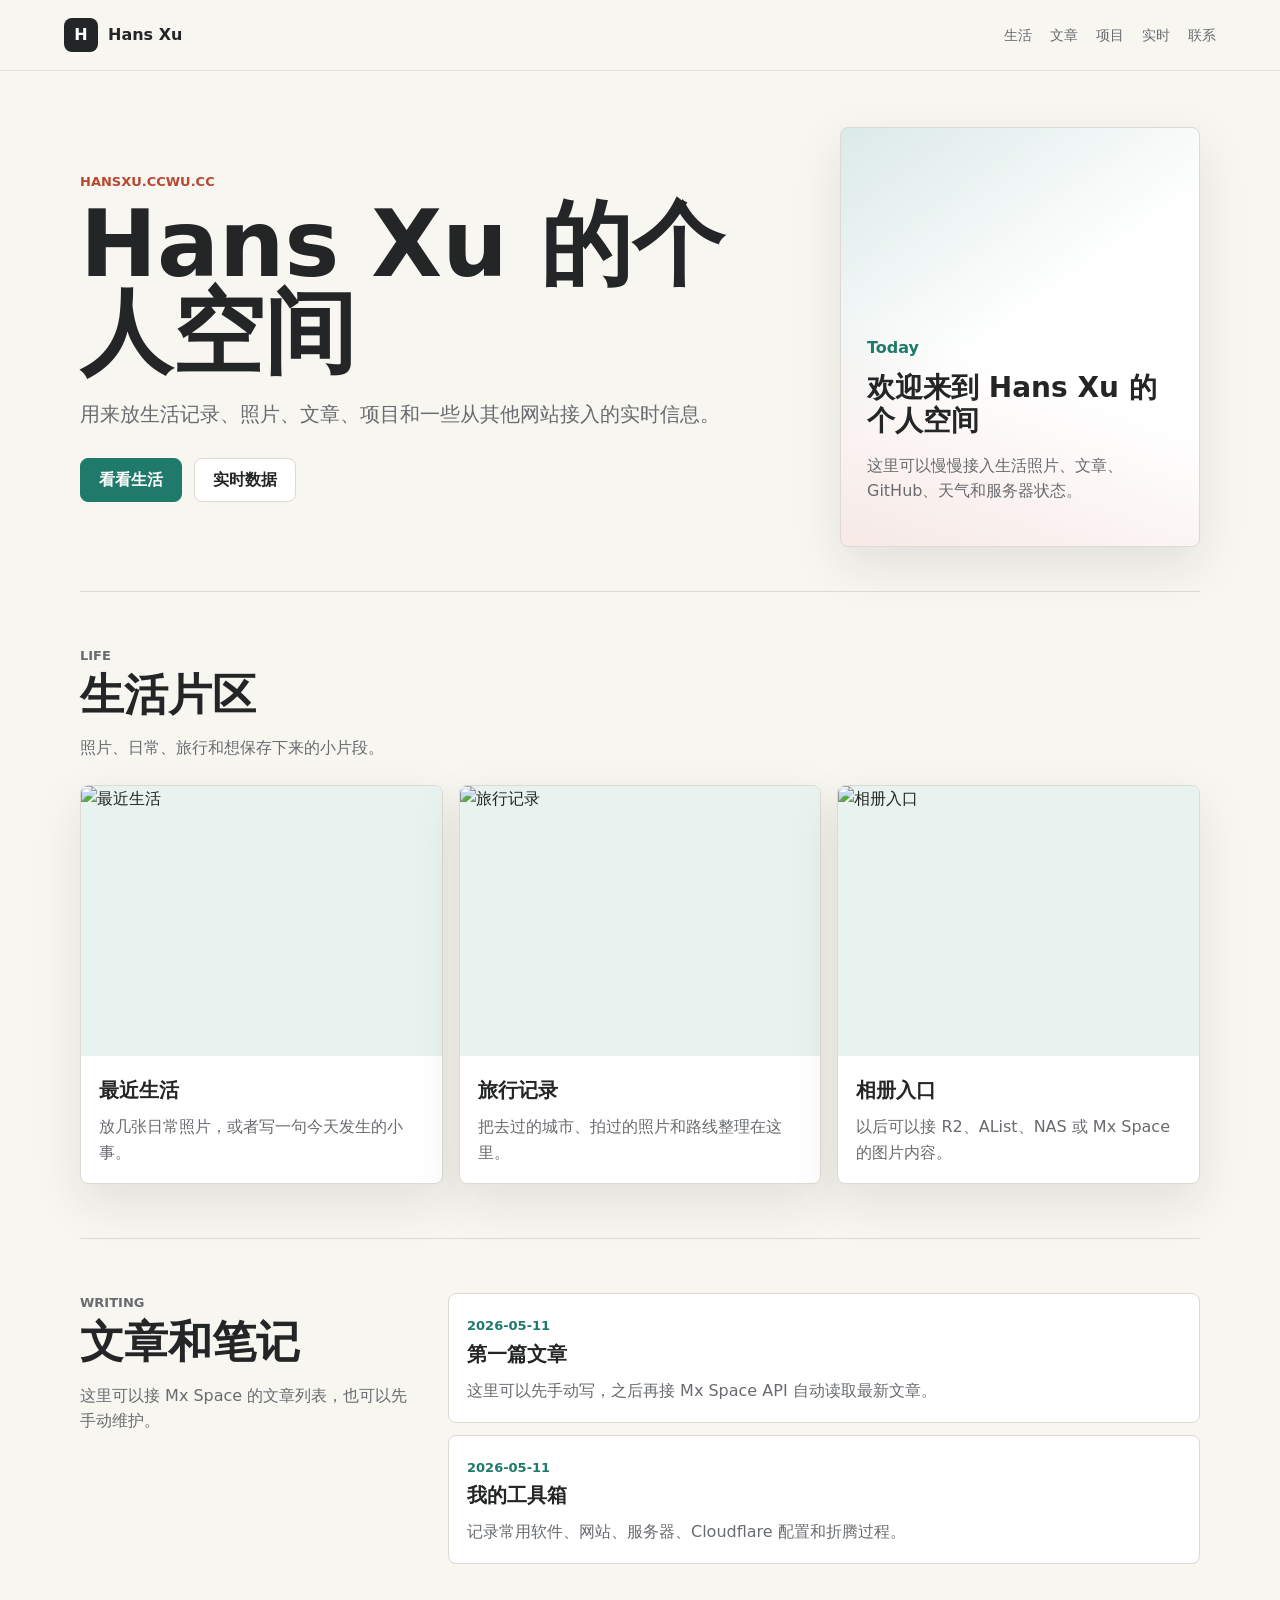
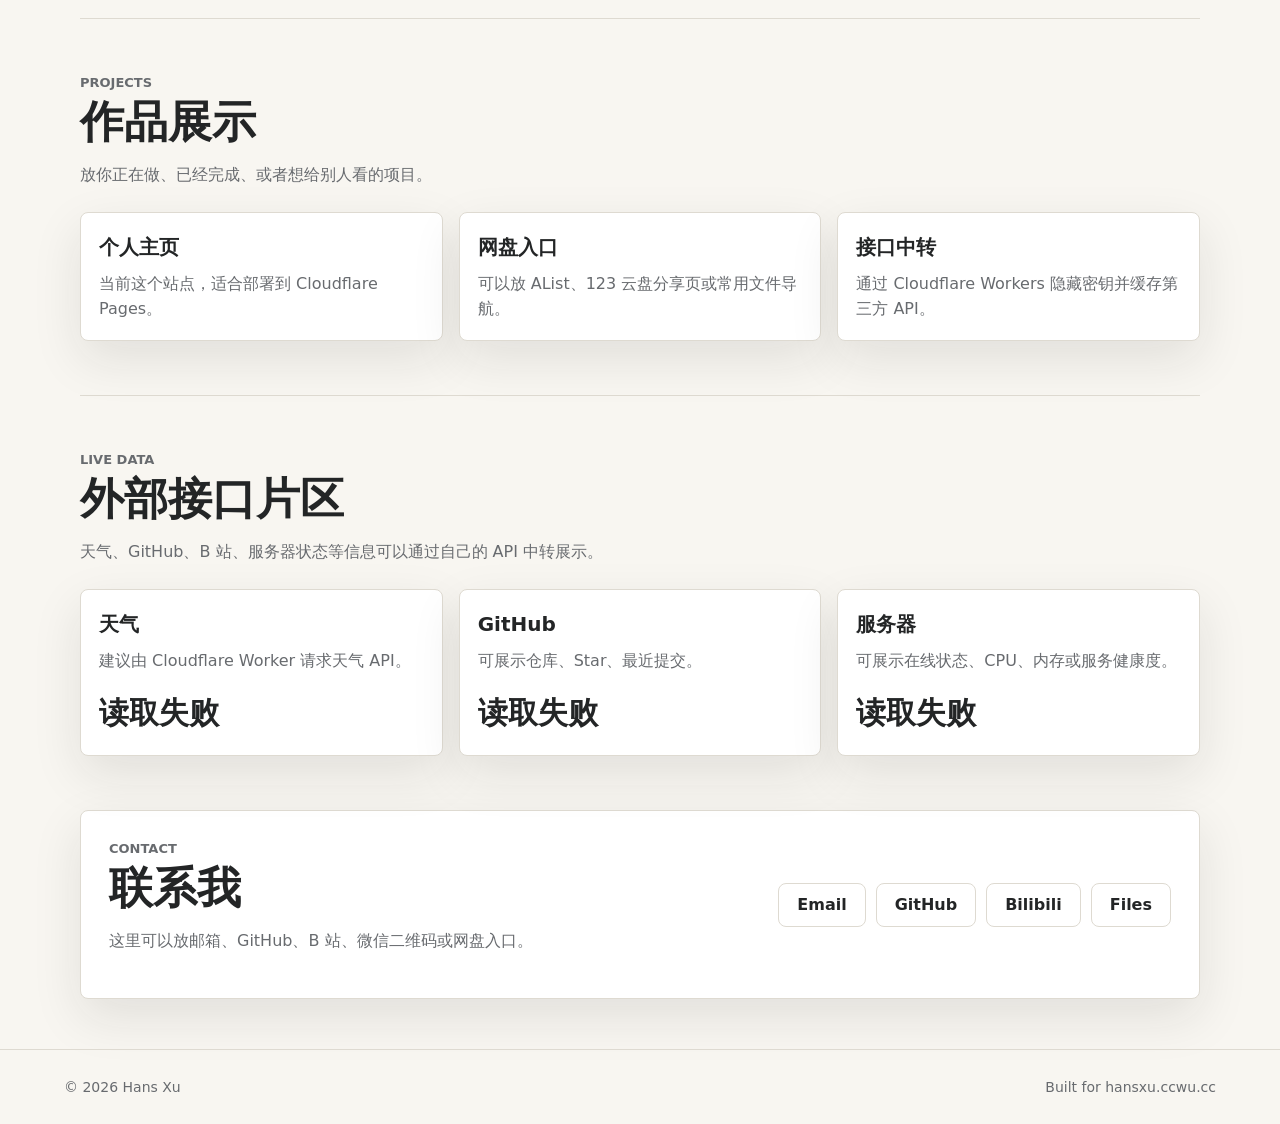
==== index.html @ bb5016b8 "Initial homepage" ====
<!doctype html>
<html lang="zh-CN">
  <head>
    <meta charset="UTF-8" />
    <meta name="viewport" content="width=device-width, initial-scale=1.0" />
    <title>Hans Xu</title>
    <meta
      name="description"
      content="Hans Xu 的个人主页，记录生活、文章、项目和实时数据。"
    />
    <link rel="stylesheet" href="./styles.css" />
  </head>
  <body>
    <header class="site-header">
      <a class="brand" href="#top" aria-label="Hans Xu">
        <span class="brand-mark">H</span>
        <span>Hans Xu</span>
      </a>
      <nav class="nav" aria-label="主要导航">
        <a href="#life">生活</a>
        <a href="#posts">文章</a>
        <a href="#projects">项目</a>
        <a href="#live">实时</a>
        <a href="#contact">联系</a>
      </nav>
    </header>

    <main id="top">
      <section class="hero">
        <div class="hero-copy">
          <p class="eyebrow">hansxu.ccwu.cc</p>
          <h1>Hans Xu 的个人空间</h1>
          <p class="lead">
            用来放生活记录、照片、文章、项目和一些从其他网站接入的实时信息。
          </p>
          <div class="hero-actions">
            <a class="button primary" href="#life">看看生活</a>
            <a class="button" href="#live">实时数据</a>
          </div>
        </div>
        <div class="hero-panel" aria-label="今日状态">
          <span class="panel-label">Today</span>
          <strong id="today-title">正在加载今日状态</strong>
          <p id="today-note">稍等一下，页面正在读取本地配置。</p>
        </div>
      </section>

      <section id="life" class="section">
        <div class="section-heading">
          <p class="eyebrow">Life</p>
          <h2>生活片区</h2>
          <p>照片、日常、旅行和想保存下来的小片段。</p>
        </div>
        <div class="life-grid" id="life-grid"></div>
      </section>

      <section id="posts" class="section split">
        <div class="section-heading">
          <p class="eyebrow">Writing</p>
          <h2>文章和笔记</h2>
          <p>这里可以接 Mx Space 的文章列表，也可以先手动维护。</p>
        </div>
        <div class="list" id="post-list"></div>
      </section>

      <section id="projects" class="section">
        <div class="section-heading">
          <p class="eyebrow">Projects</p>
          <h2>作品展示</h2>
          <p>放你正在做、已经完成、或者想给别人看的项目。</p>
        </div>
        <div class="project-grid" id="project-grid"></div>
      </section>

      <section id="live" class="section">
        <div class="section-heading">
          <p class="eyebrow">Live Data</p>
          <h2>外部接口片区</h2>
          <p>天气、GitHub、B 站、服务器状态等信息可以通过自己的 API 中转展示。</p>
        </div>
        <div class="live-grid" id="live-grid"></div>
      </section>

      <section id="contact" class="section contact">
        <div>
          <p class="eyebrow">Contact</p>
          <h2>联系我</h2>
          <p>这里可以放邮箱、GitHub、B 站、微信二维码或网盘入口。</p>
        </div>
        <div class="contact-links" id="contact-links"></div>
      </section>
    </main>

    <footer class="footer">
      <span>© <span id="year"></span> Hans Xu</span>
      <span>Built for hansxu.ccwu.cc</span>
    </footer>

    <script src="./config.js"></script>
    <script src="./script.js"></script>
  </body>
</html>
---- styles.css ----
:root {
  color-scheme: light;
  --bg: #f8f6f1;
  --ink: #232526;
  --muted: #686b6f;
  --line: #dedad1;
  --panel: #ffffff;
  --accent: #1f7a6b;
  --accent-2: #b9472f;
  --accent-soft: #e8f3ef;
  --shadow: 0 18px 50px rgba(29, 31, 32, 0.1);
}

* {
  box-sizing: border-box;
}

html {
  scroll-behavior: smooth;
}

body {
  margin: 0;
  background: var(--bg);
  color: var(--ink);
  font-family:
    Inter, ui-sans-serif, system-ui, -apple-system, BlinkMacSystemFont, "Segoe UI",
    "Microsoft YaHei", sans-serif;
  line-height: 1.6;
}

a {
  color: inherit;
  text-decoration: none;
}

.site-header {
  position: sticky;
  top: 0;
  z-index: 10;
  display: flex;
  align-items: center;
  justify-content: space-between;
  gap: 20px;
  padding: 18px clamp(20px, 5vw, 72px);
  background: rgba(248, 246, 241, 0.88);
  border-bottom: 1px solid rgba(222, 218, 209, 0.8);
  backdrop-filter: blur(14px);
}

.brand,
.nav {
  display: flex;
  align-items: center;
}

.brand {
  gap: 10px;
  font-weight: 800;
}

.brand-mark {
  display: grid;
  width: 34px;
  height: 34px;
  place-items: center;
  color: #fff;
  background: var(--ink);
  border-radius: 8px;
}

.nav {
  gap: 18px;
  color: var(--muted);
  font-size: 14px;
}

.nav a:hover {
  color: var(--ink);
}

main {
  width: min(1120px, calc(100% - 40px));
  margin: 0 auto;
}

.hero {
  display: grid;
  grid-template-columns: minmax(0, 1fr) 360px;
  gap: 28px;
  min-height: 520px;
  align-items: center;
  padding: 56px 0 44px;
}

.hero-copy h1 {
  max-width: 760px;
  margin: 8px 0 18px;
  font-size: clamp(44px, 8vw, 92px);
  line-height: 0.96;
}

.lead {
  max-width: 640px;
  color: var(--muted);
  font-size: 20px;
}

.eyebrow {
  margin: 0;
  color: var(--accent-2);
  font-size: 13px;
  font-weight: 800;
  letter-spacing: 0;
  text-transform: uppercase;
}

.hero-actions {
  display: flex;
  flex-wrap: wrap;
  gap: 12px;
  margin-top: 28px;
}

.button {
  display: inline-flex;
  min-height: 44px;
  align-items: center;
  justify-content: center;
  padding: 0 18px;
  border: 1px solid var(--line);
  border-radius: 8px;
  background: var(--panel);
  font-weight: 700;
}

.button.primary {
  color: #fff;
  background: var(--accent);
  border-color: var(--accent);
}

.hero-panel,
.card,
.post-item,
.contact {
  border: 1px solid var(--line);
  border-radius: 8px;
  background: var(--panel);
  box-shadow: var(--shadow);
}

.hero-panel {
  min-height: 260px;
  align-self: stretch;
  display: flex;
  flex-direction: column;
  justify-content: flex-end;
  padding: 26px;
  background:
    linear-gradient(145deg, rgba(31, 122, 107, 0.16), transparent 48%),
    linear-gradient(20deg, rgba(185, 71, 47, 0.12), transparent 44%),
    #fff;
}

.panel-label {
  color: var(--accent);
  font-weight: 800;
}

.hero-panel strong {
  display: block;
  margin-top: 12px;
  font-size: 28px;
  line-height: 1.15;
}

.hero-panel p {
  color: var(--muted);
}

.section {
  padding: 54px 0;
  border-top: 1px solid var(--line);
}

.section-heading {
  max-width: 720px;
  margin-bottom: 24px;
}

.section-heading h2,
.contact h2 {
  margin: 4px 0 8px;
  font-size: clamp(28px, 4vw, 44px);
  line-height: 1.1;
}

.section-heading p,
.contact p {
  color: var(--muted);
}

.life-grid,
.project-grid,
.live-grid {
  display: grid;
  grid-template-columns: repeat(3, minmax(0, 1fr));
  gap: 16px;
}

.card {
  overflow: hidden;
}

.life-card img {
  display: block;
  width: 100%;
  aspect-ratio: 4 / 3;
  object-fit: cover;
  background: var(--accent-soft);
}

.card-body {
  padding: 18px;
}

.card h3,
.post-item h3 {
  margin: 0 0 8px;
  font-size: 20px;
}

.card p,
.post-item p {
  margin: 0;
  color: var(--muted);
}

.split {
  display: grid;
  grid-template-columns: 340px minmax(0, 1fr);
  gap: 28px;
  align-items: start;
}

.list {
  display: grid;
  gap: 12px;
}

.post-item {
  padding: 18px;
  box-shadow: none;
}

.meta {
  color: var(--accent);
  font-size: 13px;
  font-weight: 800;
}

.live-value {
  margin-top: 16px;
  font-size: 30px;
  font-weight: 850;
}

.contact {
  display: flex;
  align-items: center;
  justify-content: space-between;
  gap: 20px;
  padding: 28px;
  margin-bottom: 50px;
}

.contact-links {
  display: flex;
  flex-wrap: wrap;
  gap: 10px;
  justify-content: flex-end;
}

.footer {
  display: flex;
  justify-content: space-between;
  gap: 16px;
  padding: 26px clamp(20px, 5vw, 72px);
  border-top: 1px solid var(--line);
  color: var(--muted);
  font-size: 14px;
}

@media (max-width: 840px) {
  .site-header,
  .footer {
    align-items: flex-start;
    flex-direction: column;
  }

  .nav {
    width: 100%;
    overflow-x: auto;
    padding-bottom: 4px;
  }

  .hero,
  .split,
  .contact {
    grid-template-columns: 1fr;
  }

  .hero {
    min-height: auto;
  }

  .life-grid,
  .project-grid,
  .live-grid {
    grid-template-columns: 1fr;
  }

  .contact {
    display: grid;
  }

  .contact-links {
    justify-content: flex-start;
  }
}
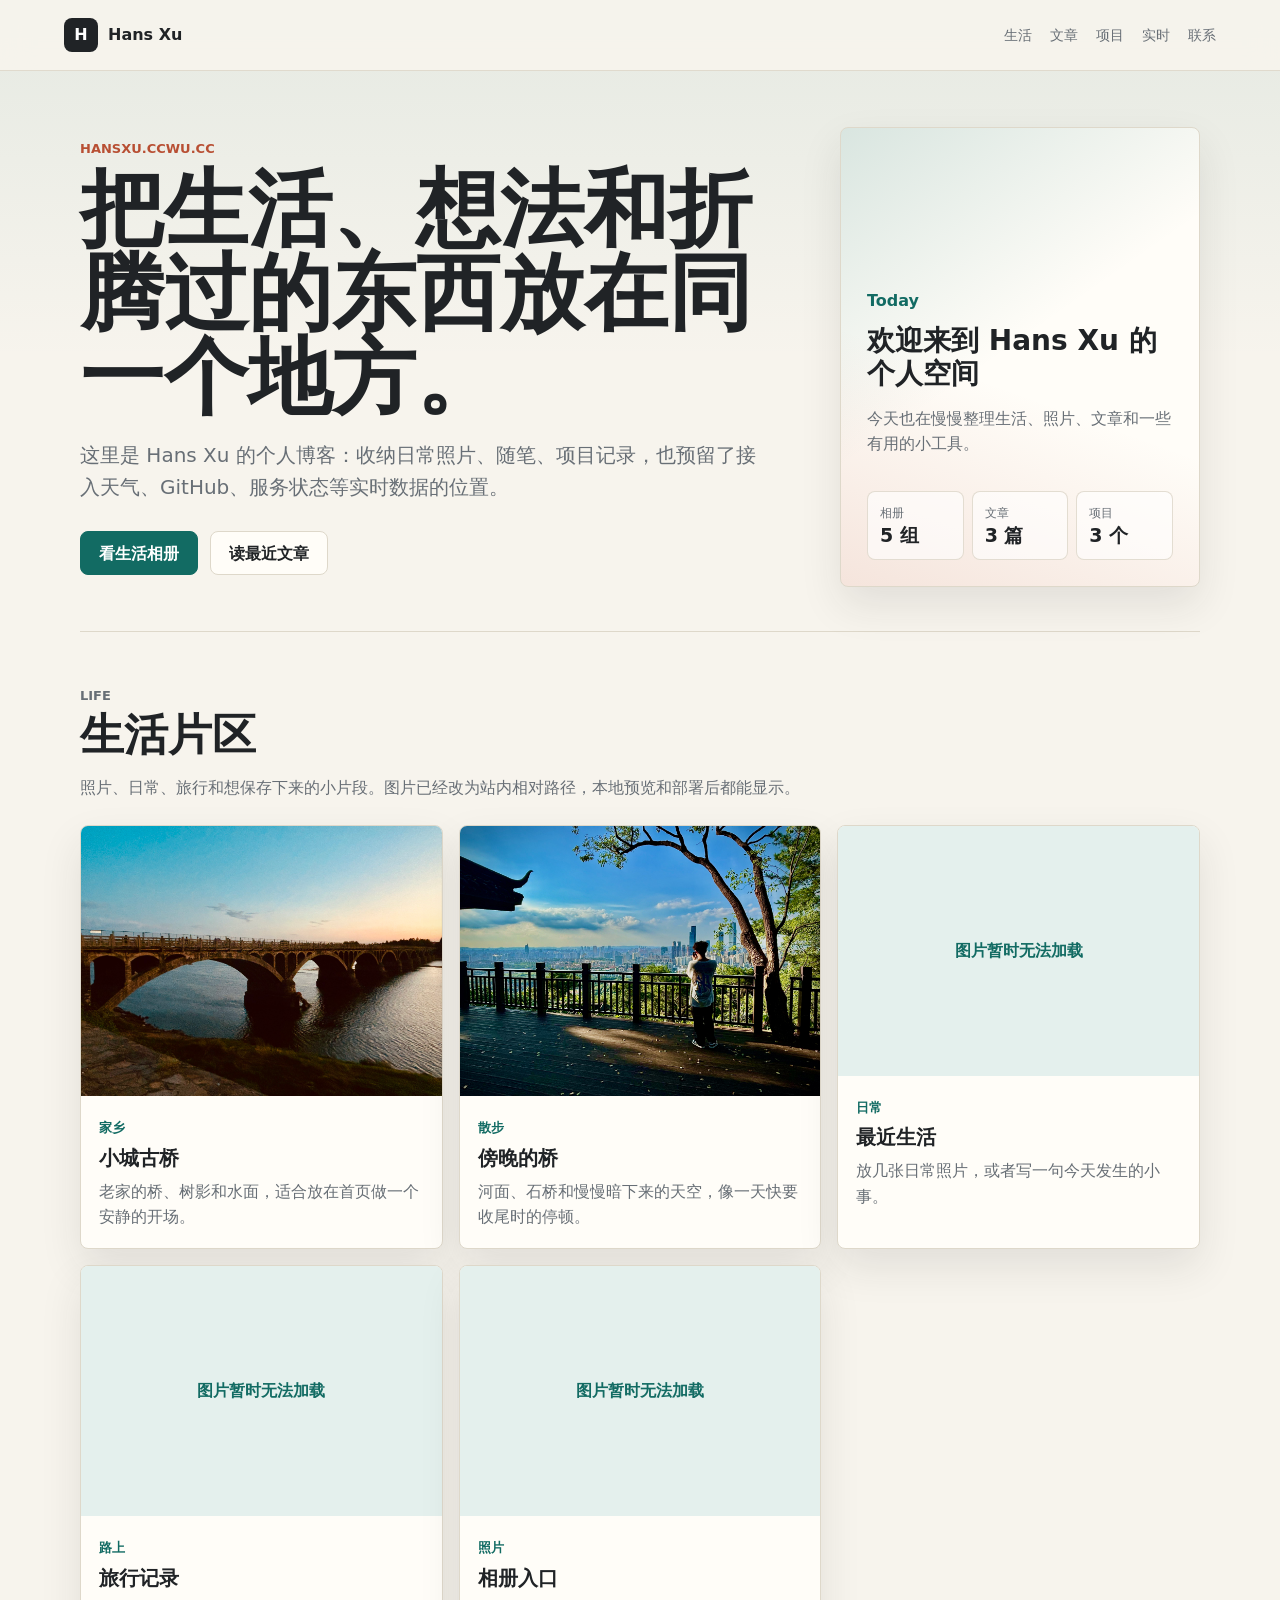
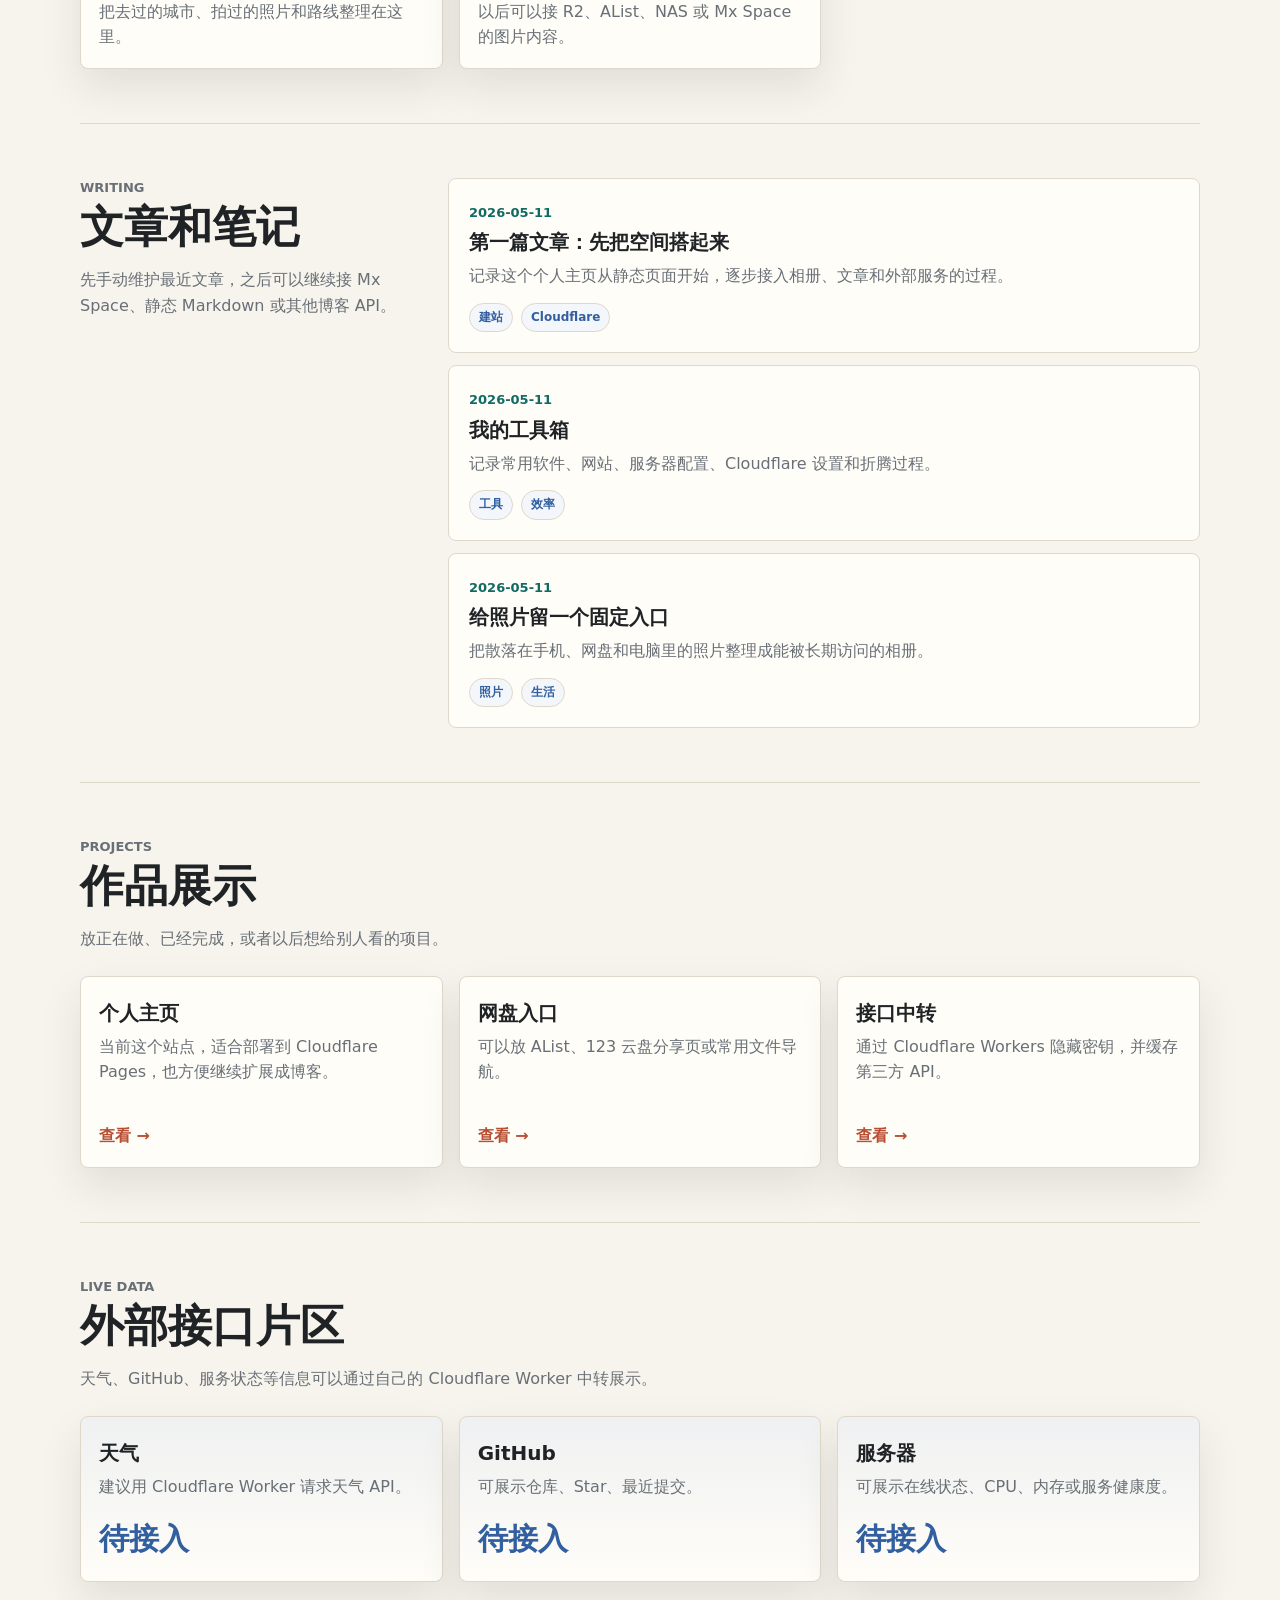
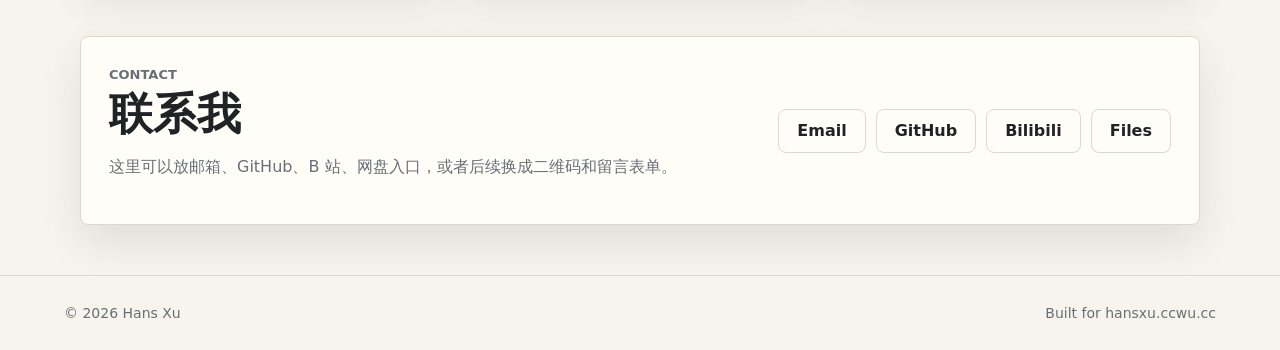
==== commit 78a440aa: "Fix homepage images and expand blog content" ====
--- a/index.html
+++ b/index.html
@@ -3,12 +3,12 @@
   <head>
     <meta charset="UTF-8" />
     <meta name="viewport" content="width=device-width, initial-scale=1.0" />
-    <title>Hans Xu</title>
+    <title>Hans Xu | 个人博客</title>
     <meta
       name="description"
-      content="Hans Xu 的个人主页，记录生活、文章、项目和实时数据。"
+      content="Hans Xu 的个人博客，记录生活、照片、文章、项目和实时数据。"
     />
-    <link rel="stylesheet" href="./styles.css" />
+    <link rel="stylesheet" href="./styles.css?v=20260511-2" />
   </head>
   <body>
     <header class="site-header">
@@ -29,65 +29,163 @@
       <section class="hero">
         <div class="hero-copy">
           <p class="eyebrow">hansxu.ccwu.cc</p>
-          <h1>Hans Xu 的个人空间</h1>
+          <h1>把生活、想法和折腾过的东西放在同一个地方。</h1>
           <p class="lead">
-            用来放生活记录、照片、文章、项目和一些从其他网站接入的实时信息。
+            这里是 Hans Xu 的个人博客：收纳日常照片、随笔、项目记录，也预留了接入天气、GitHub、服务状态等实时数据的位置。
           </p>
           <div class="hero-actions">
-            <a class="button primary" href="#life">看看生活</a>
-            <a class="button" href="#live">实时数据</a>
+            <a class="button primary" href="#life">看生活相册</a>
+            <a class="button" href="#posts">读最近文章</a>
           </div>
         </div>
-        <div class="hero-panel" aria-label="今日状态">
+        <aside class="hero-panel" aria-label="今日状态">
           <span class="panel-label">Today</span>
           <strong id="today-title">正在加载今日状态</strong>
           <p id="today-note">稍等一下，页面正在读取本地配置。</p>
-        </div>
+          <div class="status-list" id="status-list"></div>
+        </aside>
       </section>
 
       <section id="life" class="section">
         <div class="section-heading">
           <p class="eyebrow">Life</p>
           <h2>生活片区</h2>
-          <p>照片、日常、旅行和想保存下来的小片段。</p>
-        </div>
-        <div class="life-grid" id="life-grid"></div>
+          <p>照片、日常、旅行和想保存下来的小片段。图片已经改为站内相对路径，本地预览和部署后都能显示。</p>
+        </div>
+        <div class="life-grid" id="life-grid">
+          <article class="card life-card">
+            <img src="./assets/life/old-bridge.png" alt="小城古桥" loading="lazy" />
+            <div class="card-body">
+              <span class="meta">家乡</span>
+              <h3>小城古桥</h3>
+              <p>老家的桥、树影和水面，适合放在首页做一个安静的开场。</p>
+            </div>
+          </article>
+          <article class="card life-card">
+            <img src="./assets/life/evening-bridge.png" alt="傍晚的桥" loading="lazy" />
+            <div class="card-body">
+              <span class="meta">散步</span>
+              <h3>傍晚的桥</h3>
+              <p>河面、石桥和慢慢暗下来的天空，像一天快要收尾时的停顿。</p>
+            </div>
+          </article>
+          <article class="card life-card">
+            <img
+              src="https://images.unsplash.com/photo-1500530855697-b586d89ba3ee?auto=format&fit=crop&w=1000&q=80"
+              alt="最近生活"
+              loading="lazy"
+            />
+            <div class="card-body">
+              <span class="meta">日常</span>
+              <h3>最近生活</h3>
+              <p>放几张日常照片，或者写一句今天发生的小事。</p>
+            </div>
+          </article>
+        </div>
       </section>
 
       <section id="posts" class="section split">
         <div class="section-heading">
           <p class="eyebrow">Writing</p>
           <h2>文章和笔记</h2>
-          <p>这里可以接 Mx Space 的文章列表，也可以先手动维护。</p>
-        </div>
-        <div class="list" id="post-list"></div>
+          <p>先手动维护最近文章，之后可以继续接 Mx Space、静态 Markdown 或其他博客 API。</p>
+        </div>
+        <div class="list" id="post-list">
+          <a class="post-item" href="#">
+            <span class="meta">2026-05-11</span>
+            <h3>第一篇文章：先把空间搭起来</h3>
+            <p>记录这个个人主页从静态页面开始，逐步接入相册、文章和外部服务的过程。</p>
+            <div class="tag-row">
+              <span class="tag">建站</span>
+              <span class="tag">Cloudflare</span>
+            </div>
+          </a>
+          <a class="post-item" href="#">
+            <span class="meta">2026-05-11</span>
+            <h3>我的工具箱</h3>
+            <p>记录常用软件、网站、服务器配置、Cloudflare 设置和折腾过程。</p>
+            <div class="tag-row">
+              <span class="tag">工具</span>
+              <span class="tag">效率</span>
+            </div>
+          </a>
+        </div>
       </section>
 
       <section id="projects" class="section">
         <div class="section-heading">
           <p class="eyebrow">Projects</p>
           <h2>作品展示</h2>
-          <p>放你正在做、已经完成、或者想给别人看的项目。</p>
-        </div>
-        <div class="project-grid" id="project-grid"></div>
+          <p>放正在做、已经完成，或者以后想给别人看的项目。</p>
+        </div>
+        <div class="project-grid" id="project-grid">
+          <a class="card project-card" href="https://hansxu.ccwu.cc">
+            <div class="card-body">
+              <h3>个人主页</h3>
+              <p>当前这个站点，适合部署到 Cloudflare Pages，也方便继续扩展成博客。</p>
+              <span class="project-arrow">查看 →</span>
+            </div>
+          </a>
+          <a class="card project-card" href="#">
+            <div class="card-body">
+              <h3>网盘入口</h3>
+              <p>可以放 AList、123 云盘分享页或常用文件导航。</p>
+              <span class="project-arrow">查看 →</span>
+            </div>
+          </a>
+          <a class="card project-card" href="#">
+            <div class="card-body">
+              <h3>接口中转</h3>
+              <p>通过 Cloudflare Workers 隐藏密钥，并缓存第三方 API。</p>
+              <span class="project-arrow">查看 →</span>
+            </div>
+          </a>
+        </div>
       </section>
 
       <section id="live" class="section">
         <div class="section-heading">
           <p class="eyebrow">Live Data</p>
           <h2>外部接口片区</h2>
-          <p>天气、GitHub、B 站、服务器状态等信息可以通过自己的 API 中转展示。</p>
-        </div>
-        <div class="live-grid" id="live-grid"></div>
+          <p>天气、GitHub、服务状态等信息可以通过自己的 Cloudflare Worker 中转展示。</p>
+        </div>
+        <div class="live-grid" id="live-grid">
+          <article class="card live-card">
+            <div class="card-body">
+              <h3>天气</h3>
+              <p>建议用 Cloudflare Worker 请求天气 API。</p>
+              <div class="live-value">待接入</div>
+            </div>
+          </article>
+          <article class="card live-card">
+            <div class="card-body">
+              <h3>GitHub</h3>
+              <p>可展示仓库、Star、最近提交。</p>
+              <div class="live-value">待接入</div>
+            </div>
+          </article>
+          <article class="card live-card">
+            <div class="card-body">
+              <h3>服务器</h3>
+              <p>可展示在线状态、CPU、内存或服务健康度。</p>
+              <div class="live-value">待接入</div>
+            </div>
+          </article>
+        </div>
       </section>
 
       <section id="contact" class="section contact">
         <div>
           <p class="eyebrow">Contact</p>
           <h2>联系我</h2>
-          <p>这里可以放邮箱、GitHub、B 站、微信二维码或网盘入口。</p>
-        </div>
-        <div class="contact-links" id="contact-links"></div>
+          <p>这里可以放邮箱、GitHub、B 站、网盘入口，或者后续换成二维码和留言表单。</p>
+        </div>
+        <div class="contact-links" id="contact-links">
+          <a class="button" href="mailto:me@ccwu.cc">Email</a>
+          <a class="button" href="https://github.com/">GitHub</a>
+          <a class="button" href="https://www.bilibili.com/">Bilibili</a>
+          <a class="button" href="#">Files</a>
+        </div>
       </section>
     </main>
 
@@ -96,7 +194,7 @@
       <span>Built for hansxu.ccwu.cc</span>
     </footer>
 
-    <script src="./config.js"></script>
-    <script src="./script.js"></script>
+    <script src="./config.js?v=20260511-2"></script>
+    <script src="./script.js?v=20260511-2"></script>
   </body>
 </html>
--- a/styles.css
+++ b/styles.css
@@ -1,14 +1,16 @@
 :root {
   color-scheme: light;
-  --bg: #f8f6f1;
-  --ink: #232526;
-  --muted: #686b6f;
-  --line: #dedad1;
-  --panel: #ffffff;
-  --accent: #1f7a6b;
-  --accent-2: #b9472f;
-  --accent-soft: #e8f3ef;
-  --shadow: 0 18px 50px rgba(29, 31, 32, 0.1);
+  --bg: #f7f4ed;
+  --ink: #202326;
+  --muted: #686f76;
+  --line: #ded8ca;
+  --panel: #fffdf8;
+  --accent: #126b63;
+  --accent-2: #b84f33;
+  --accent-3: #315f9f;
+  --accent-soft: #e4f0ed;
+  --warm-soft: #f7e8df;
+  --shadow: 0 18px 42px rgba(39, 42, 43, 0.1);
 }
 
 * {
@@ -21,7 +23,9 @@
 
 body {
   margin: 0;
-  background: var(--bg);
+  background:
+    linear-gradient(180deg, rgba(18, 107, 99, 0.08), transparent 360px),
+    var(--bg);
   color: var(--ink);
   font-family:
     Inter, ui-sans-serif, system-ui, -apple-system, BlinkMacSystemFont, "Segoe UI",
@@ -43,8 +47,8 @@
   justify-content: space-between;
   gap: 20px;
   padding: 18px clamp(20px, 5vw, 72px);
-  background: rgba(248, 246, 241, 0.88);
-  border-bottom: 1px solid rgba(222, 218, 209, 0.8);
+  background: rgba(247, 244, 237, 0.88);
+  border-bottom: 1px solid rgba(222, 216, 202, 0.9);
   backdrop-filter: blur(14px);
 }
 
@@ -56,7 +60,7 @@
 
 .brand {
   gap: 10px;
-  font-weight: 800;
+  font-weight: 850;
 }
 
 .brand-mark {
@@ -88,20 +92,20 @@
   display: grid;
   grid-template-columns: minmax(0, 1fr) 360px;
   gap: 28px;
-  min-height: 520px;
+  min-height: 560px;
   align-items: center;
   padding: 56px 0 44px;
 }
 
 .hero-copy h1 {
-  max-width: 760px;
+  max-width: 800px;
   margin: 8px 0 18px;
-  font-size: clamp(44px, 8vw, 92px);
-  line-height: 0.96;
+  font-size: clamp(42px, 7vw, 84px);
+  line-height: 1;
 }
 
 .lead {
-  max-width: 640px;
+  max-width: 680px;
   color: var(--muted);
   font-size: 20px;
 }
@@ -110,7 +114,7 @@
   margin: 0;
   color: var(--accent-2);
   font-size: 13px;
-  font-weight: 800;
+  font-weight: 850;
   letter-spacing: 0;
   text-transform: uppercase;
 }
@@ -131,7 +135,11 @@
   border: 1px solid var(--line);
   border-radius: 8px;
   background: var(--panel);
-  font-weight: 700;
+  font-weight: 750;
+}
+
+.button:hover {
+  border-color: var(--accent);
 }
 
 .button.primary {
@@ -151,21 +159,21 @@
 }
 
 .hero-panel {
-  min-height: 260px;
+  min-height: 320px;
   align-self: stretch;
   display: flex;
   flex-direction: column;
   justify-content: flex-end;
   padding: 26px;
   background:
-    linear-gradient(145deg, rgba(31, 122, 107, 0.16), transparent 48%),
-    linear-gradient(20deg, rgba(185, 71, 47, 0.12), transparent 44%),
-    #fff;
+    linear-gradient(145deg, rgba(18, 107, 99, 0.16), transparent 48%),
+    linear-gradient(20deg, rgba(184, 79, 51, 0.14), transparent 44%),
+    #fffdf8;
 }
 
 .panel-label {
   color: var(--accent);
-  font-weight: 800;
+  font-weight: 850;
 }
 
 .hero-panel strong {
@@ -179,6 +187,32 @@
   color: var(--muted);
 }
 
+.status-list {
+  display: grid;
+  grid-template-columns: repeat(3, 1fr);
+  gap: 8px;
+  margin-top: 18px;
+}
+
+.status-item {
+  min-width: 0;
+  padding: 12px;
+  border: 1px solid rgba(222, 216, 202, 0.85);
+  border-radius: 8px;
+  background: rgba(255, 255, 255, 0.62);
+}
+
+.status-item span {
+  display: block;
+  color: var(--muted);
+  font-size: 12px;
+}
+
+.status-item strong {
+  margin: 2px 0 0;
+  font-size: 19px;
+}
+
 .section {
   padding: 54px 0;
   border-top: 1px solid var(--line);
@@ -211,6 +245,14 @@
 
 .card {
   overflow: hidden;
+  transition:
+    transform 180ms ease,
+    box-shadow 180ms ease;
+}
+
+.card:hover,
+.post-item:hover {
+  transform: translateY(-2px);
 }
 
 .life-card img {
@@ -221,14 +263,26 @@
   background: var(--accent-soft);
 }
 
+.image-missing::before {
+  display: grid;
+  min-height: 210px;
+  place-items: center;
+  padding: 20px;
+  background: var(--accent-soft);
+  color: var(--accent);
+  content: "图片暂时无法加载";
+  font-weight: 750;
+}
+
 .card-body {
   padding: 18px;
 }
 
 .card h3,
 .post-item h3 {
-  margin: 0 0 8px;
+  margin: 6px 0 8px;
   font-size: 20px;
+  line-height: 1.25;
 }
 
 .card p,
@@ -250,18 +304,60 @@
 }
 
 .post-item {
-  padding: 18px;
+  display: block;
+  padding: 20px;
   box-shadow: none;
+  transition: transform 180ms ease;
 }
 
 .meta {
   color: var(--accent);
   font-size: 13px;
+  font-weight: 850;
+}
+
+.tag-row {
+  display: flex;
+  flex-wrap: wrap;
+  gap: 8px;
+  margin-top: 14px;
+}
+
+.tag {
+  padding: 4px 9px;
+  border: 1px solid var(--line);
+  border-radius: 999px;
+  color: var(--accent-3);
+  background: #f3f6fb;
+  font-size: 12px;
+  font-weight: 750;
+}
+
+.project-card {
+  min-height: 190px;
+}
+
+.project-card .card-body {
+  display: flex;
+  min-height: 190px;
+  flex-direction: column;
+}
+
+.project-arrow {
+  margin-top: auto;
+  color: var(--accent-2);
   font-weight: 800;
+}
+
+.live-card {
+  background:
+    linear-gradient(180deg, rgba(49, 95, 159, 0.08), transparent),
+    var(--panel);
 }
 
 .live-value {
   margin-top: 16px;
+  color: var(--accent-3);
   font-size: 30px;
   font-weight: 850;
 }
@@ -329,3 +425,21 @@
     justify-content: flex-start;
   }
 }
+
+@media (max-width: 520px) {
+  main {
+    width: min(100% - 28px, 1120px);
+  }
+
+  .hero-copy h1 {
+    font-size: 38px;
+  }
+
+  .lead {
+    font-size: 17px;
+  }
+
+  .status-list {
+    grid-template-columns: 1fr;
+  }
+}
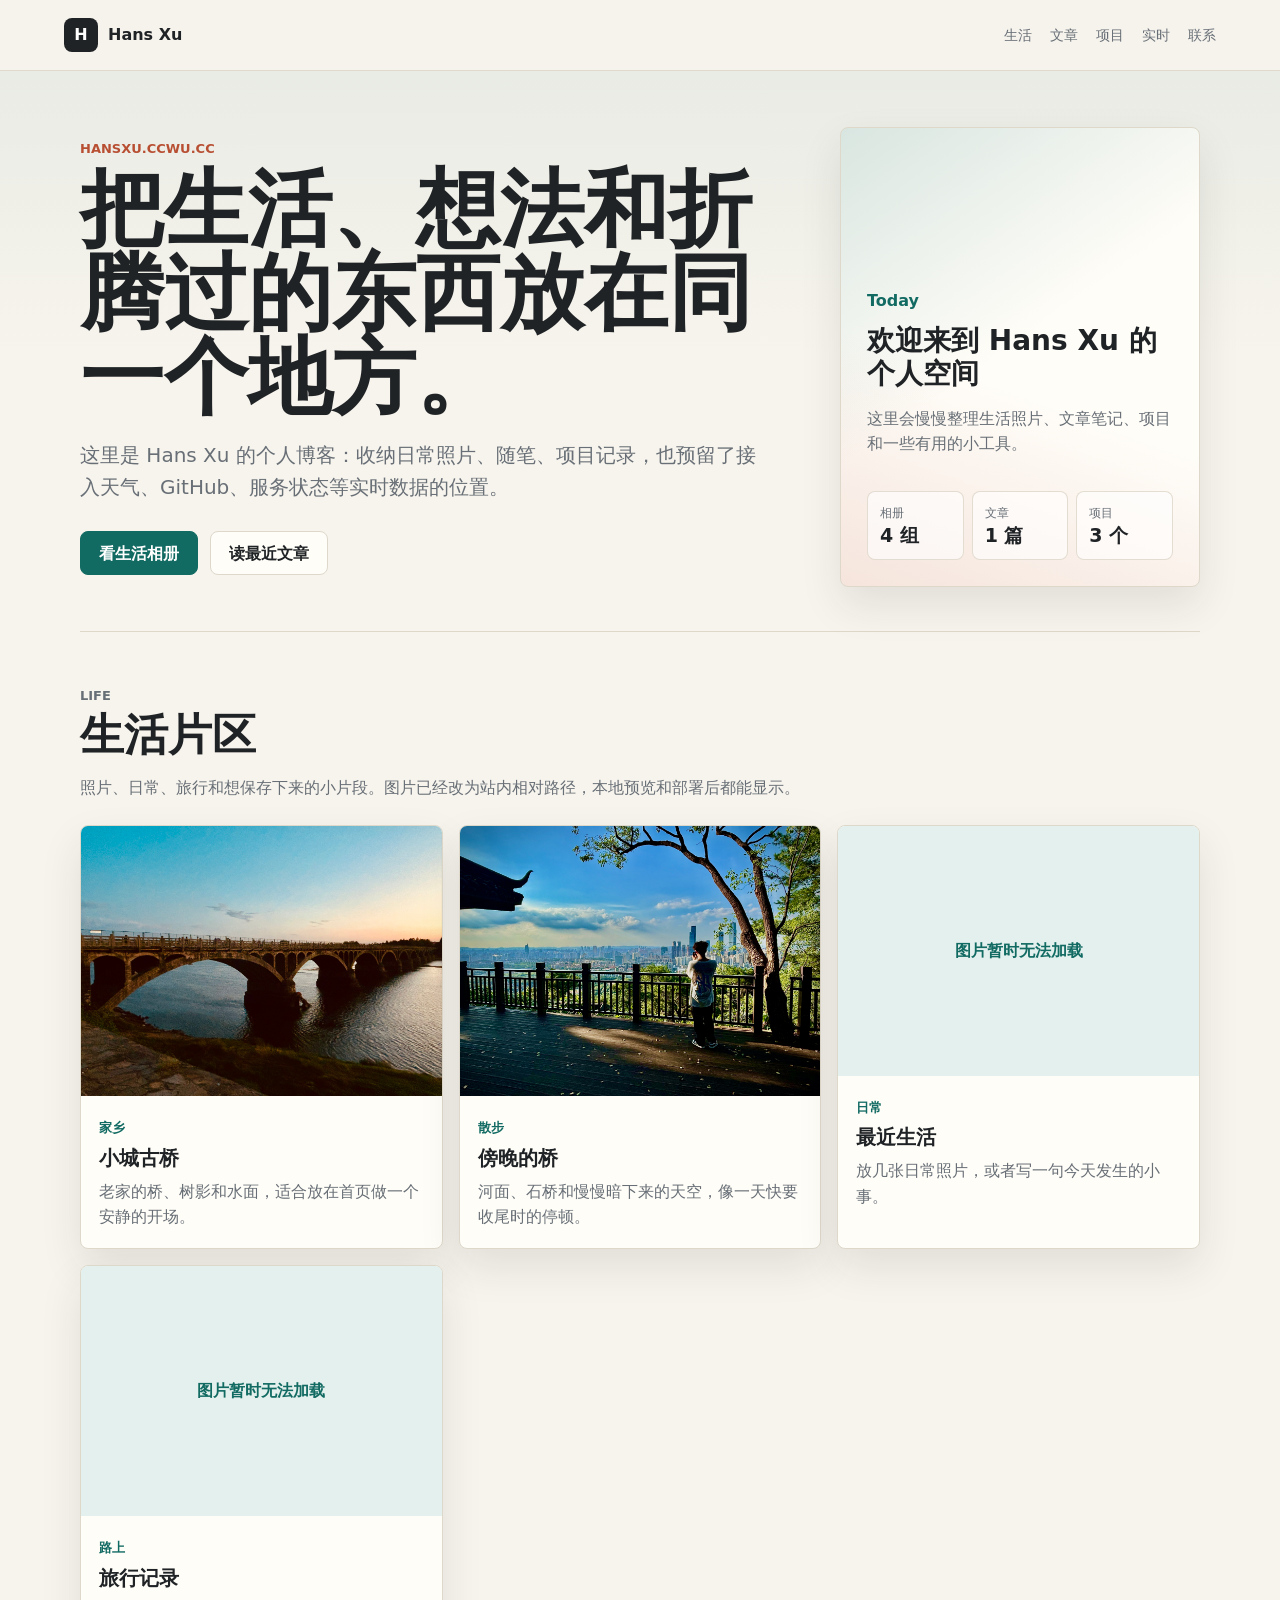
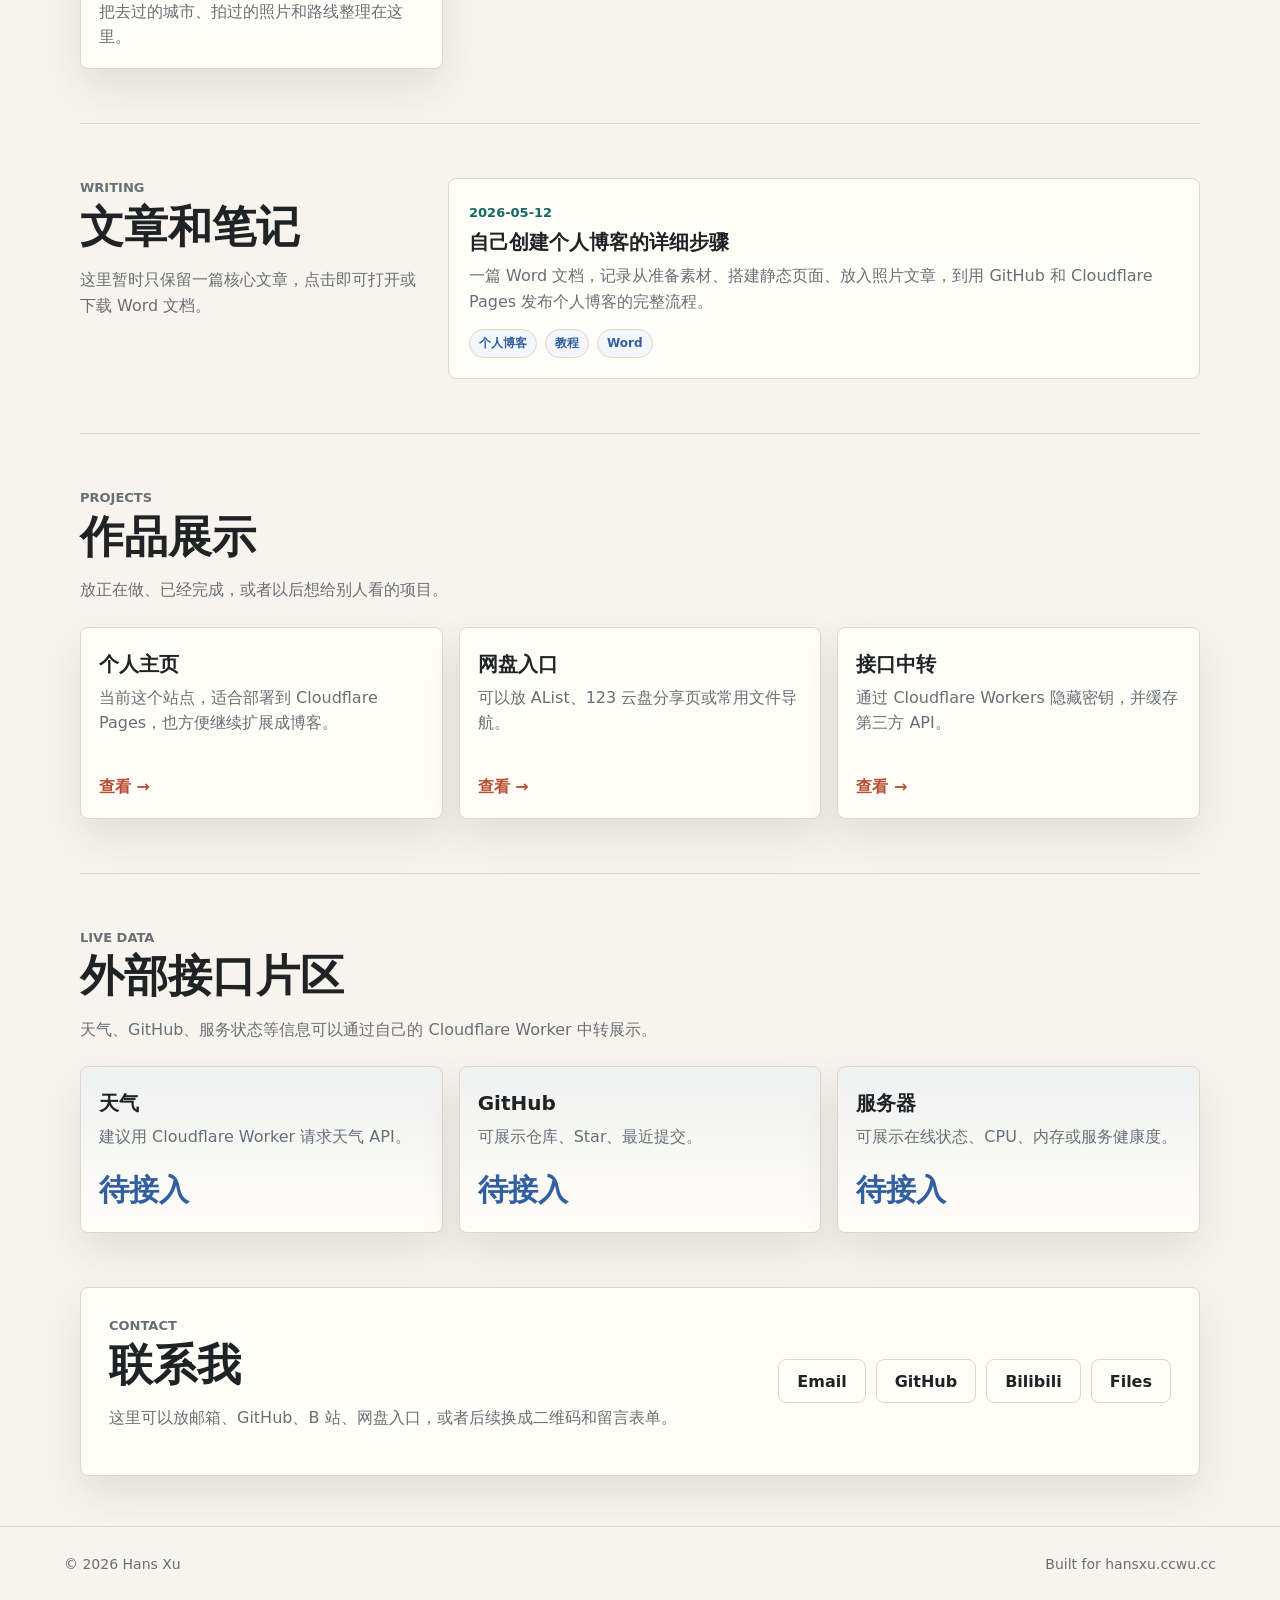
==== commit 1e125cfe: "Add personal blog setup article" ====
--- a/index.html
+++ b/index.html
@@ -8,7 +8,7 @@
       name="description"
       content="Hans Xu 的个人博客，记录生活、照片、文章、项目和实时数据。"
     />
-    <link rel="stylesheet" href="./styles.css?v=20260511-2" />
+    <link rel="stylesheet" href="./styles.css?v=20260512-article" />
   </head>
   <body>
     <header class="site-header">
@@ -88,25 +88,17 @@
         <div class="section-heading">
           <p class="eyebrow">Writing</p>
           <h2>文章和笔记</h2>
-          <p>先手动维护最近文章，之后可以继续接 Mx Space、静态 Markdown 或其他博客 API。</p>
+          <p>这里暂时只保留一篇核心文章，点击即可打开或下载 Word 文档。</p>
         </div>
         <div class="list" id="post-list">
-          <a class="post-item" href="#">
-            <span class="meta">2026-05-11</span>
-            <h3>第一篇文章：先把空间搭起来</h3>
-            <p>记录这个个人主页从静态页面开始，逐步接入相册、文章和外部服务的过程。</p>
+          <a class="post-item" href="./assets/article/create-personal-blog.docx">
+            <span class="meta">2026-05-12</span>
+            <h3>自己创建个人博客的详细步骤</h3>
+            <p>一篇 Word 文档，记录从准备素材、搭建静态页面、放入照片文章，到用 GitHub 和 Cloudflare Pages 发布个人博客的完整流程。</p>
             <div class="tag-row">
-              <span class="tag">建站</span>
-              <span class="tag">Cloudflare</span>
-            </div>
-          </a>
-          <a class="post-item" href="#">
-            <span class="meta">2026-05-11</span>
-            <h3>我的工具箱</h3>
-            <p>记录常用软件、网站、服务器配置、Cloudflare 设置和折腾过程。</p>
-            <div class="tag-row">
-              <span class="tag">工具</span>
-              <span class="tag">效率</span>
+              <span class="tag">个人博客</span>
+              <span class="tag">教程</span>
+              <span class="tag">Word</span>
             </div>
           </a>
         </div>
@@ -194,7 +186,7 @@
       <span>Built for hansxu.ccwu.cc</span>
     </footer>
 
-    <script src="./config.js?v=20260511-2"></script>
-    <script src="./script.js?v=20260511-2"></script>
+    <script src="./config.js?v=20260512-article"></script>
+    <script src="./script.js?v=20260512-article"></script>
   </body>
 </html>
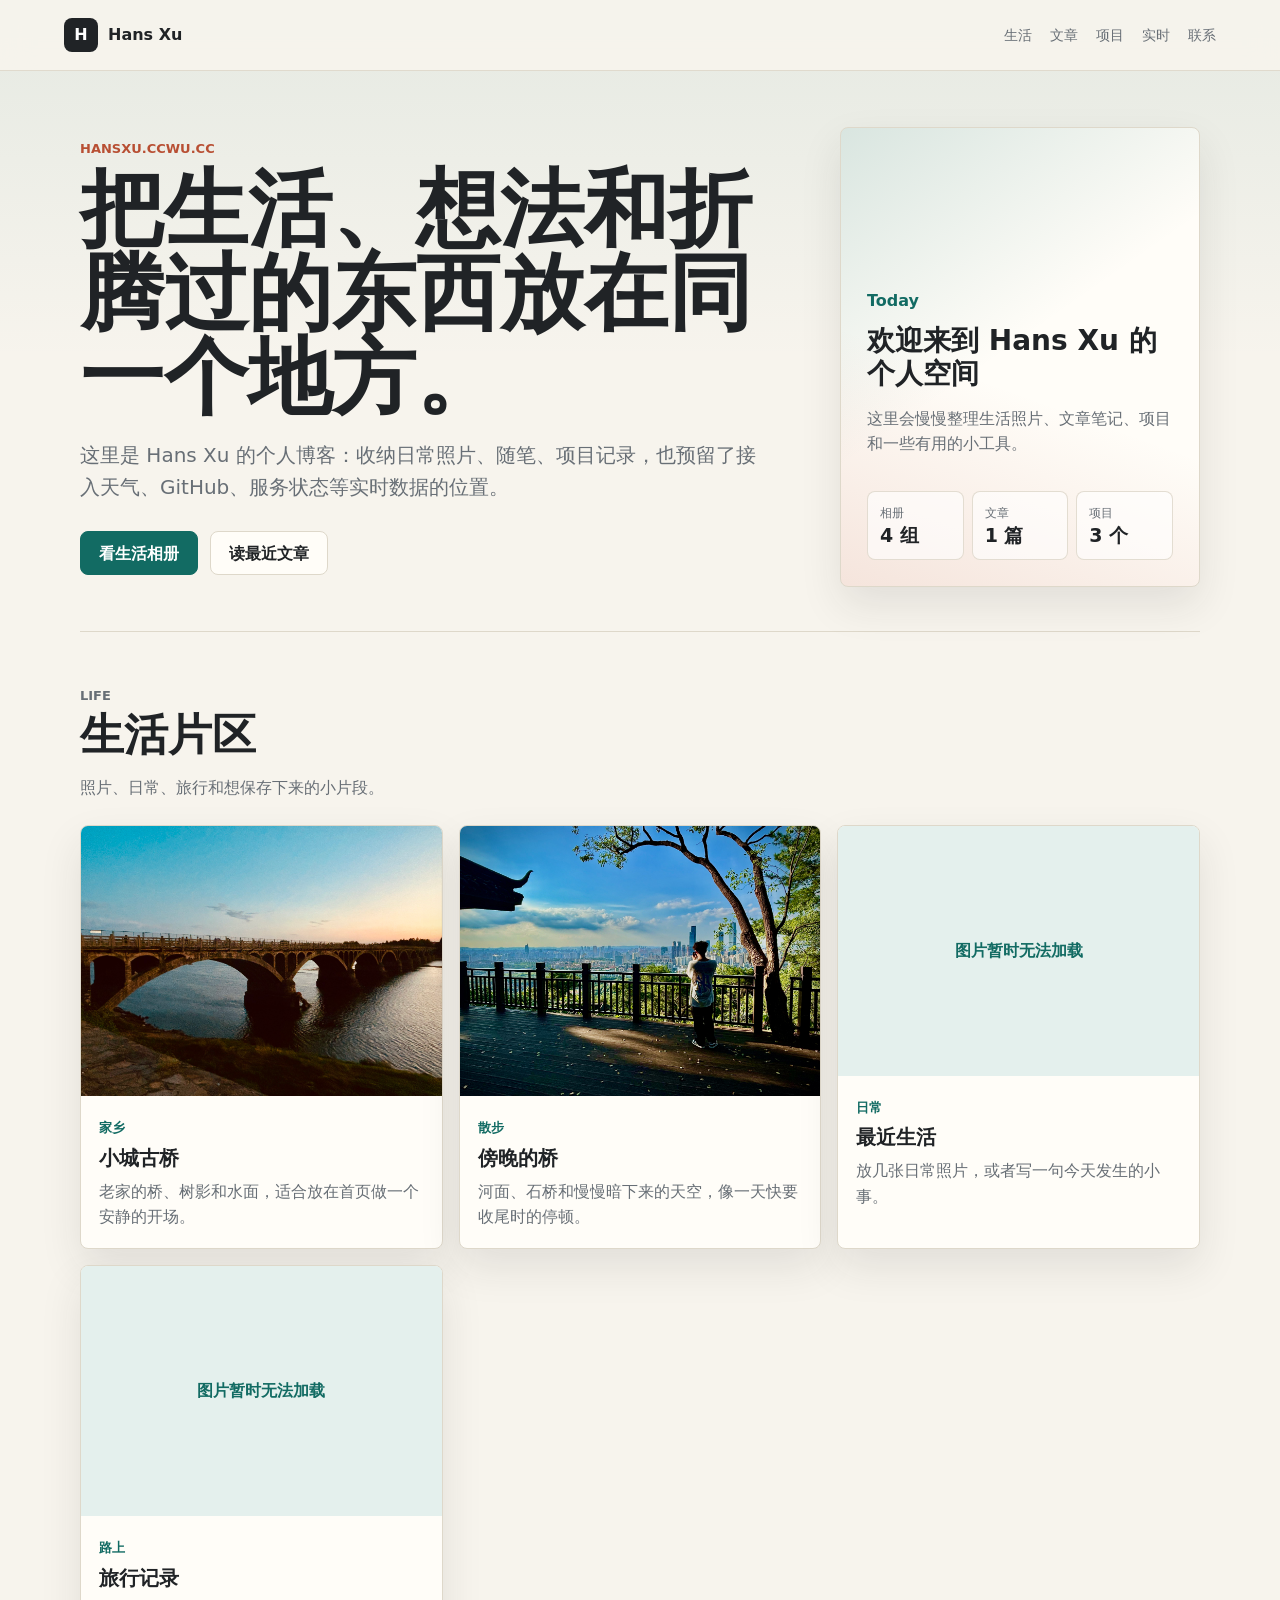
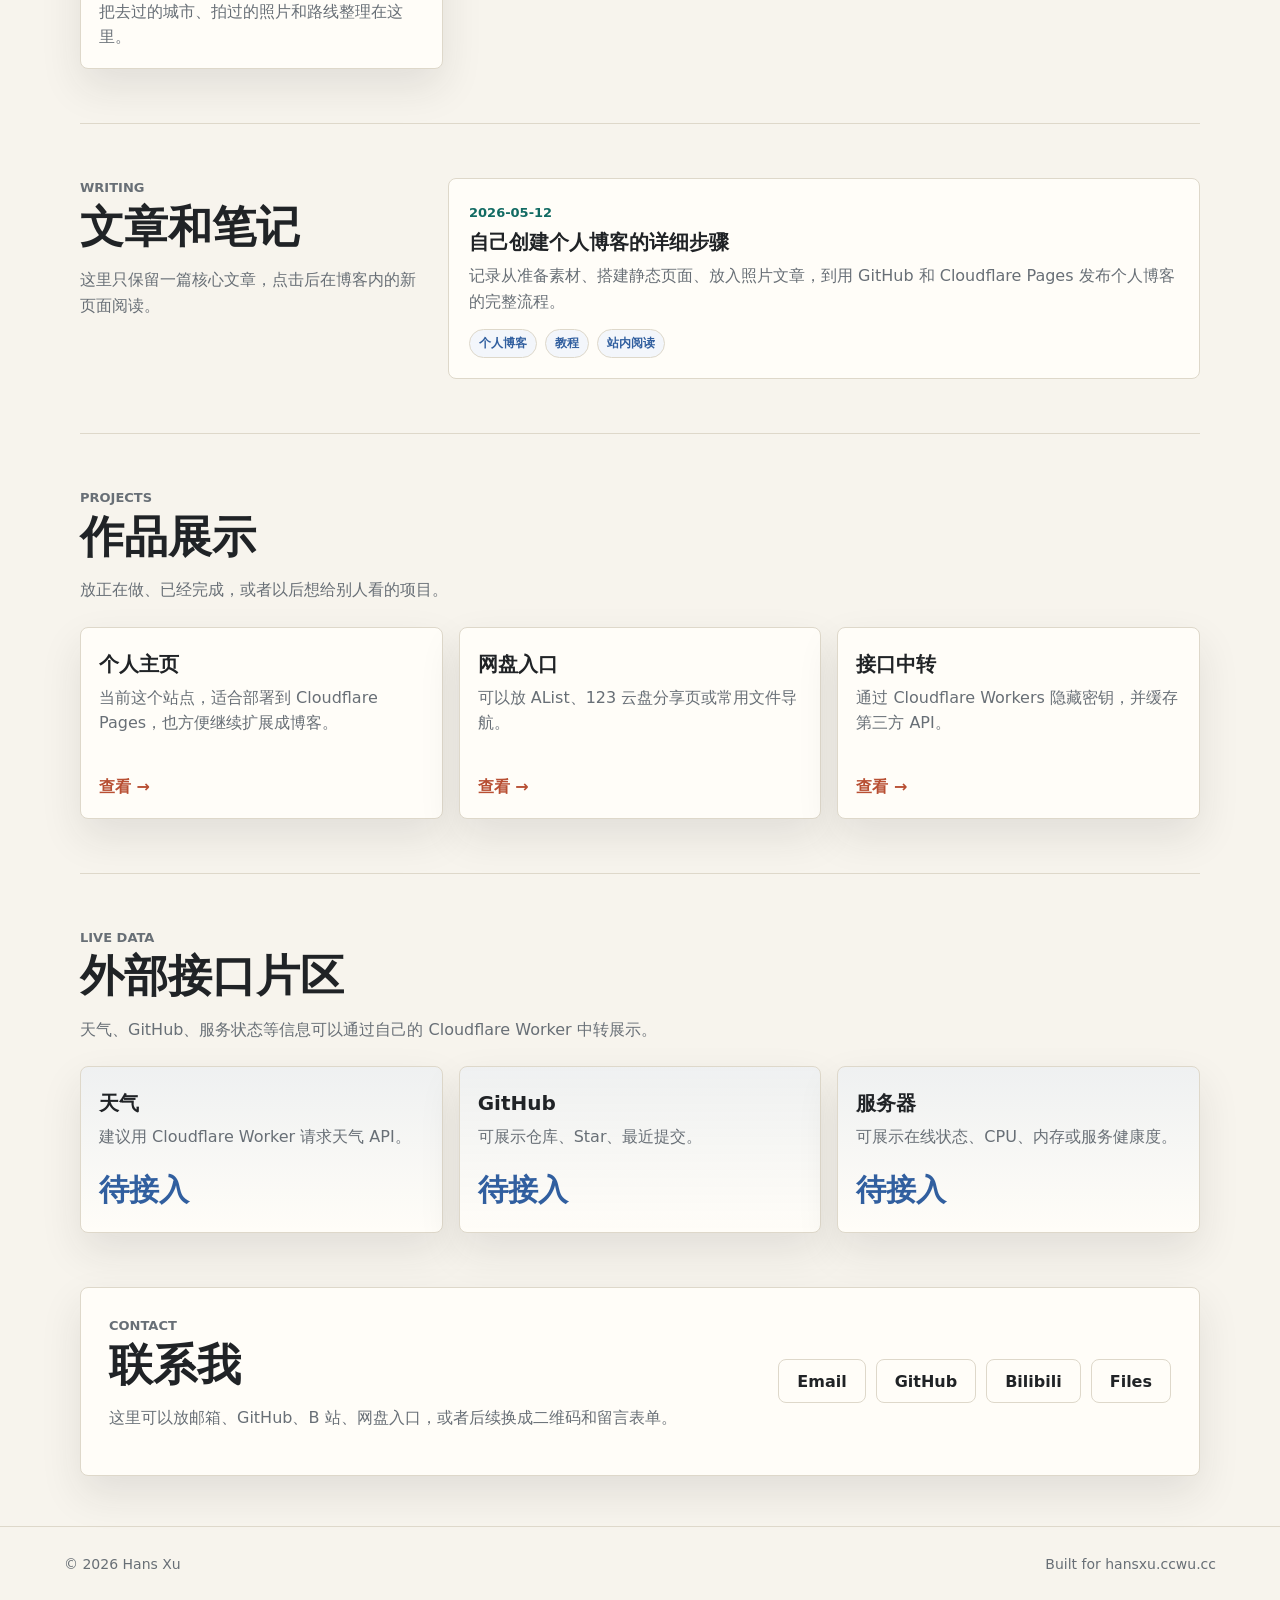
==== commit 14d8a692: "Render blog article as an internal page" ====
--- a/index.html
+++ b/index.html
@@ -3,12 +3,12 @@
   <head>
     <meta charset="UTF-8" />
     <meta name="viewport" content="width=device-width, initial-scale=1.0" />
-    <title>Hans Xu | 个人博客</title>
+    <title>Hans Xu | &#20010;&#20154;&#21338;&#23458;</title>
     <meta
       name="description"
-      content="Hans Xu 的个人博客，记录生活、照片、文章、项目和实时数据。"
+      content="Hans Xu &#30340;&#20010;&#20154;&#21338;&#23458;&#65292;&#35760;&#24405;&#29983;&#27963;&#12289;&#29031;&#29255;&#12289;&#25991;&#31456;&#12289;&#39033;&#30446;&#21644;&#23454;&#26102;&#25968;&#25454;&#12290;"
     />
-    <link rel="stylesheet" href="./styles.css?v=20260512-article" />
+    <link rel="stylesheet" href="./styles.css?v=20260512-page-article" />
   </head>
   <body>
     <header class="site-header">
@@ -16,12 +16,12 @@
         <span class="brand-mark">H</span>
         <span>Hans Xu</span>
       </a>
-      <nav class="nav" aria-label="主要导航">
-        <a href="#life">生活</a>
-        <a href="#posts">文章</a>
-        <a href="#projects">项目</a>
-        <a href="#live">实时</a>
-        <a href="#contact">联系</a>
+      <nav class="nav" aria-label="&#20027;&#35201;&#23548;&#33322;">
+        <a href="#life">&#29983;&#27963;</a>
+        <a href="#posts">&#25991;&#31456;</a>
+        <a href="#projects">&#39033;&#30446;</a>
+        <a href="#live">&#23454;&#26102;</a>
+        <a href="#contact">&#32852;&#31995;</a>
       </nav>
     </header>
 
@@ -29,56 +29,60 @@
       <section class="hero">
         <div class="hero-copy">
           <p class="eyebrow">hansxu.ccwu.cc</p>
-          <h1>把生活、想法和折腾过的东西放在同一个地方。</h1>
+          <h1>&#25226;&#29983;&#27963;&#12289;&#24819;&#27861;&#21644;&#25240;&#33150;&#36807;&#30340;&#19996;&#35199;&#25918;&#22312;&#21516;&#19968;&#20010;&#22320;&#26041;&#12290;</h1>
           <p class="lead">
-            这里是 Hans Xu 的个人博客：收纳日常照片、随笔、项目记录，也预留了接入天气、GitHub、服务状态等实时数据的位置。
+            &#36825;&#37324;&#26159; Hans Xu &#30340;&#20010;&#20154;&#21338;&#23458;&#65306;&#25910;&#32435;&#26085;&#24120;&#29031;&#29255;&#12289;&#38543;&#31508;&#12289;&#39033;&#30446;&#35760;&#24405;&#65292;&#20063;&#39044;&#30041;&#20102;&#25509;&#20837;&#22825;&#27668;&#12289;GitHub&#12289;&#26381;&#21153;&#29366;&#24577;&#31561;&#23454;&#26102;&#25968;&#25454;&#30340;&#20301;&#32622;&#12290;
           </p>
           <div class="hero-actions">
-            <a class="button primary" href="#life">看生活相册</a>
-            <a class="button" href="#posts">读最近文章</a>
+            <a class="button primary" href="#life">&#30475;&#29983;&#27963;&#30456;&#20876;</a>
+            <a class="button" href="#posts">&#35835;&#26368;&#36817;&#25991;&#31456;</a>
           </div>
         </div>
-        <aside class="hero-panel" aria-label="今日状态">
+        <aside class="hero-panel" aria-label="&#20170;&#26085;&#29366;&#24577;">
           <span class="panel-label">Today</span>
-          <strong id="today-title">正在加载今日状态</strong>
-          <p id="today-note">稍等一下，页面正在读取本地配置。</p>
-          <div class="status-list" id="status-list"></div>
+          <strong id="today-title">&#27426;&#36814;&#26469;&#21040; Hans Xu &#30340;&#20010;&#20154;&#31354;&#38388;</strong>
+          <p id="today-note">&#36825;&#37324;&#20250;&#24930;&#24930;&#25972;&#29702;&#29983;&#27963;&#29031;&#29255;&#12289;&#25991;&#31456;&#31508;&#35760;&#21644;&#39033;&#30446;&#12290;</p>
+          <div class="status-list" id="status-list">
+            <div class="status-item"><span>&#30456;&#20876;</span><strong>4 &#32452;</strong></div>
+            <div class="status-item"><span>&#25991;&#31456;</span><strong>1 &#31687;</strong></div>
+            <div class="status-item"><span>&#39033;&#30446;</span><strong>3 &#20010;</strong></div>
+          </div>
         </aside>
       </section>
 
       <section id="life" class="section">
         <div class="section-heading">
           <p class="eyebrow">Life</p>
-          <h2>生活片区</h2>
-          <p>照片、日常、旅行和想保存下来的小片段。图片已经改为站内相对路径，本地预览和部署后都能显示。</p>
+          <h2>&#29983;&#27963;&#29255;&#21306;</h2>
+          <p>&#29031;&#29255;&#12289;&#26085;&#24120;&#12289;&#26053;&#34892;&#21644;&#24819;&#20445;&#23384;&#19979;&#26469;&#30340;&#23567;&#29255;&#27573;&#12290;</p>
         </div>
         <div class="life-grid" id="life-grid">
           <article class="card life-card">
-            <img src="./assets/life/old-bridge.png" alt="小城古桥" loading="lazy" />
+            <img src="./assets/life/old-bridge.png" alt="&#23567;&#22478;&#21476;&#26725;" loading="lazy" />
             <div class="card-body">
-              <span class="meta">家乡</span>
-              <h3>小城古桥</h3>
-              <p>老家的桥、树影和水面，适合放在首页做一个安静的开场。</p>
+              <span class="meta">&#23478;&#20065;</span>
+              <h3>&#23567;&#22478;&#21476;&#26725;</h3>
+              <p>&#32769;&#23478;&#30340;&#26725;&#12289;&#26641;&#24433;&#21644;&#27700;&#38754;&#65292;&#36866;&#21512;&#25918;&#22312;&#39318;&#39029;&#20570;&#19968;&#20010;&#23433;&#38745;&#30340;&#24320;&#22330;&#12290;</p>
             </div>
           </article>
           <article class="card life-card">
-            <img src="./assets/life/evening-bridge.png" alt="傍晚的桥" loading="lazy" />
+            <img src="./assets/life/evening-bridge.png" alt="&#20621;&#26202;&#30340;&#26725;" loading="lazy" />
             <div class="card-body">
-              <span class="meta">散步</span>
-              <h3>傍晚的桥</h3>
-              <p>河面、石桥和慢慢暗下来的天空，像一天快要收尾时的停顿。</p>
+              <span class="meta">&#25955;&#27493;</span>
+              <h3>&#20621;&#26202;&#30340;&#26725;</h3>
+              <p>&#27827;&#38754;&#12289;&#30707;&#26725;&#21644;&#24930;&#24930;&#26263;&#19979;&#26469;&#30340;&#22825;&#31354;&#65292;&#20687;&#19968;&#22825;&#24555;&#35201;&#25910;&#23614;&#26102;&#30340;&#20572;&#39039;&#12290;</p>
             </div>
           </article>
           <article class="card life-card">
             <img
               src="https://images.unsplash.com/photo-1500530855697-b586d89ba3ee?auto=format&fit=crop&w=1000&q=80"
-              alt="最近生活"
+              alt="&#26368;&#36817;&#29983;&#27963;"
               loading="lazy"
             />
             <div class="card-body">
-              <span class="meta">日常</span>
-              <h3>最近生活</h3>
-              <p>放几张日常照片，或者写一句今天发生的小事。</p>
+              <span class="meta">&#26085;&#24120;</span>
+              <h3>&#26368;&#36817;&#29983;&#27963;</h3>
+              <p>&#25918;&#20960;&#24352;&#26085;&#24120;&#29031;&#29255;&#65292;&#25110;&#32773;&#20889;&#19968;&#21477;&#20170;&#22825;&#21457;&#29983;&#30340;&#23567;&#20107;&#12290;</p>
             </div>
           </article>
         </div>
@@ -87,18 +91,18 @@
       <section id="posts" class="section split">
         <div class="section-heading">
           <p class="eyebrow">Writing</p>
-          <h2>文章和笔记</h2>
-          <p>这里暂时只保留一篇核心文章，点击即可打开或下载 Word 文档。</p>
+          <h2>&#25991;&#31456;&#21644;&#31508;&#35760;</h2>
+          <p>&#36825;&#37324;&#21482;&#20445;&#30041;&#19968;&#31687;&#26680;&#24515;&#25991;&#31456;&#65292;&#28857;&#20987;&#21518;&#22312;&#21338;&#23458;&#20869;&#30340;&#26032;&#39029;&#38754;&#38405;&#35835;&#12290;</p>
         </div>
         <div class="list" id="post-list">
-          <a class="post-item" href="./assets/article/create-personal-blog.docx">
+          <a class="post-item" href="./assets/article/create-personal-blog.html">
             <span class="meta">2026-05-12</span>
-            <h3>自己创建个人博客的详细步骤</h3>
-            <p>一篇 Word 文档，记录从准备素材、搭建静态页面、放入照片文章，到用 GitHub 和 Cloudflare Pages 发布个人博客的完整流程。</p>
+            <h3>&#33258;&#24049;&#21019;&#24314;&#20010;&#20154;&#21338;&#23458;&#30340;&#35814;&#32454;&#27493;&#39588;</h3>
+            <p>&#35760;&#24405;&#20174;&#20934;&#22791;&#32032;&#26448;&#12289;&#25645;&#24314;&#38745;&#24577;&#39029;&#38754;&#12289;&#25918;&#20837;&#29031;&#29255;&#25991;&#31456;&#65292;&#21040;&#29992; GitHub &#21644; Cloudflare Pages &#21457;&#24067;&#20010;&#20154;&#21338;&#23458;&#30340;&#23436;&#25972;&#27969;&#31243;&#12290;</p>
             <div class="tag-row">
-              <span class="tag">个人博客</span>
-              <span class="tag">教程</span>
-              <span class="tag">Word</span>
+              <span class="tag">&#20010;&#20154;&#21338;&#23458;</span>
+              <span class="tag">&#25945;&#31243;</span>
+              <span class="tag">&#31449;&#20869;&#38405;&#35835;</span>
             </div>
           </a>
         </div>
@@ -107,29 +111,29 @@
       <section id="projects" class="section">
         <div class="section-heading">
           <p class="eyebrow">Projects</p>
-          <h2>作品展示</h2>
-          <p>放正在做、已经完成，或者以后想给别人看的项目。</p>
+          <h2>&#20316;&#21697;&#23637;&#31034;</h2>
+          <p>&#25918;&#27491;&#22312;&#20570;&#12289;&#24050;&#32463;&#23436;&#25104;&#65292;&#25110;&#32773;&#20197;&#21518;&#24819;&#32473;&#21035;&#20154;&#30475;&#30340;&#39033;&#30446;&#12290;</p>
         </div>
         <div class="project-grid" id="project-grid">
           <a class="card project-card" href="https://hansxu.ccwu.cc">
             <div class="card-body">
-              <h3>个人主页</h3>
-              <p>当前这个站点，适合部署到 Cloudflare Pages，也方便继续扩展成博客。</p>
-              <span class="project-arrow">查看 →</span>
+              <h3>&#20010;&#20154;&#20027;&#39029;</h3>
+              <p>&#24403;&#21069;&#36825;&#20010;&#31449;&#28857;&#65292;&#36866;&#21512;&#37096;&#32626;&#21040; Cloudflare Pages&#65292;&#20063;&#26041;&#20415;&#32487;&#32493;&#25193;&#23637;&#25104;&#21338;&#23458;&#12290;</p>
+              <span class="project-arrow">&#26597;&#30475; &#8594;</span>
             </div>
           </a>
           <a class="card project-card" href="#">
             <div class="card-body">
-              <h3>网盘入口</h3>
-              <p>可以放 AList、123 云盘分享页或常用文件导航。</p>
-              <span class="project-arrow">查看 →</span>
+              <h3>&#32593;&#30424;&#20837;&#21475;</h3>
+              <p>&#21487;&#20197;&#25918; AList&#12289;123 &#20113;&#30424;&#20998;&#20139;&#39029;&#25110;&#24120;&#29992;&#25991;&#20214;&#23548;&#33322;&#12290;</p>
+              <span class="project-arrow">&#26597;&#30475; &#8594;</span>
             </div>
           </a>
           <a class="card project-card" href="#">
             <div class="card-body">
-              <h3>接口中转</h3>
-              <p>通过 Cloudflare Workers 隐藏密钥，并缓存第三方 API。</p>
-              <span class="project-arrow">查看 →</span>
+              <h3>&#25509;&#21475;&#20013;&#36716;</h3>
+              <p>&#36890;&#36807; Cloudflare Workers &#38544;&#34255;&#23494;&#38053;&#65292;&#24182;&#32531;&#23384;&#31532;&#19977;&#26041; API&#12290;</p>
+              <span class="project-arrow">&#26597;&#30475; &#8594;</span>
             </div>
           </a>
         </div>
@@ -138,29 +142,29 @@
       <section id="live" class="section">
         <div class="section-heading">
           <p class="eyebrow">Live Data</p>
-          <h2>外部接口片区</h2>
-          <p>天气、GitHub、服务状态等信息可以通过自己的 Cloudflare Worker 中转展示。</p>
+          <h2>&#22806;&#37096;&#25509;&#21475;&#29255;&#21306;</h2>
+          <p>&#22825;&#27668;&#12289;GitHub&#12289;&#26381;&#21153;&#29366;&#24577;&#31561;&#20449;&#24687;&#21487;&#20197;&#36890;&#36807;&#33258;&#24049;&#30340; Cloudflare Worker &#20013;&#36716;&#23637;&#31034;&#12290;</p>
         </div>
         <div class="live-grid" id="live-grid">
           <article class="card live-card">
             <div class="card-body">
-              <h3>天气</h3>
-              <p>建议用 Cloudflare Worker 请求天气 API。</p>
-              <div class="live-value">待接入</div>
+              <h3>&#22825;&#27668;</h3>
+              <p>&#24314;&#35758;&#29992; Cloudflare Worker &#35831;&#27714;&#22825;&#27668; API&#12290;</p>
+              <div class="live-value">&#24453;&#25509;&#20837;</div>
             </div>
           </article>
           <article class="card live-card">
             <div class="card-body">
               <h3>GitHub</h3>
-              <p>可展示仓库、Star、最近提交。</p>
-              <div class="live-value">待接入</div>
+              <p>&#21487;&#23637;&#31034;&#20179;&#24211;&#12289;Star&#12289;&#26368;&#36817;&#25552;&#20132;&#12290;</p>
+              <div class="live-value">&#24453;&#25509;&#20837;</div>
             </div>
           </article>
           <article class="card live-card">
             <div class="card-body">
-              <h3>服务器</h3>
-              <p>可展示在线状态、CPU、内存或服务健康度。</p>
-              <div class="live-value">待接入</div>
+              <h3>&#26381;&#21153;&#22120;</h3>
+              <p>&#21487;&#23637;&#31034;&#22312;&#32447;&#29366;&#24577;&#12289;CPU&#12289;&#20869;&#23384;&#25110;&#26381;&#21153;&#20581;&#24247;&#24230;&#12290;</p>
+              <div class="live-value">&#24453;&#25509;&#20837;</div>
             </div>
           </article>
         </div>
@@ -169,8 +173,8 @@
       <section id="contact" class="section contact">
         <div>
           <p class="eyebrow">Contact</p>
-          <h2>联系我</h2>
-          <p>这里可以放邮箱、GitHub、B 站、网盘入口，或者后续换成二维码和留言表单。</p>
+          <h2>&#32852;&#31995;&#25105;</h2>
+          <p>&#36825;&#37324;&#21487;&#20197;&#25918;&#37038;&#31665;&#12289;GitHub&#12289;B &#31449;&#12289;&#32593;&#30424;&#20837;&#21475;&#65292;&#25110;&#32773;&#21518;&#32493;&#25442;&#25104;&#20108;&#32500;&#30721;&#21644;&#30041;&#35328;&#34920;&#21333;&#12290;</p>
         </div>
         <div class="contact-links" id="contact-links">
           <a class="button" href="mailto:me@ccwu.cc">Email</a>
@@ -182,11 +186,11 @@
     </main>
 
     <footer class="footer">
-      <span>© <span id="year"></span> Hans Xu</span>
+      <span>&copy; <span id="year"></span> Hans Xu</span>
       <span>Built for hansxu.ccwu.cc</span>
     </footer>
 
-    <script src="./config.js?v=20260512-article"></script>
-    <script src="./script.js?v=20260512-article"></script>
+    <script src="./config.js?v=20260512-page-article"></script>
+    <script src="./script.js?v=20260512-page-article"></script>
   </body>
 </html>
--- a/styles.css
+++ b/styles.css
@@ -388,6 +388,51 @@
   font-size: 14px;
 }
 
+.article-page {
+  max-width: 820px;
+  margin: 0 auto;
+  padding: 72px 0 84px;
+}
+
+.article-page h1 {
+  margin: 8px 0 14px;
+  font-size: clamp(38px, 6vw, 68px);
+  line-height: 1.05;
+}
+
+.article-page h2 {
+  margin: 36px 0 10px;
+  font-size: 26px;
+  line-height: 1.25;
+}
+
+.article-page p {
+  color: var(--muted);
+  font-size: 18px;
+}
+
+.article-page code {
+  padding: 2px 6px;
+  border: 1px solid var(--line);
+  border-radius: 6px;
+  background: var(--panel);
+  color: var(--accent-3);
+  font-size: 0.92em;
+}
+
+.article-meta {
+  margin: 0 0 24px;
+  color: var(--accent);
+  font-weight: 750;
+}
+
+.article-actions {
+  display: flex;
+  flex-wrap: wrap;
+  gap: 12px;
+  margin-top: 44px;
+}
+
 @media (max-width: 840px) {
   .site-header,
   .footer {
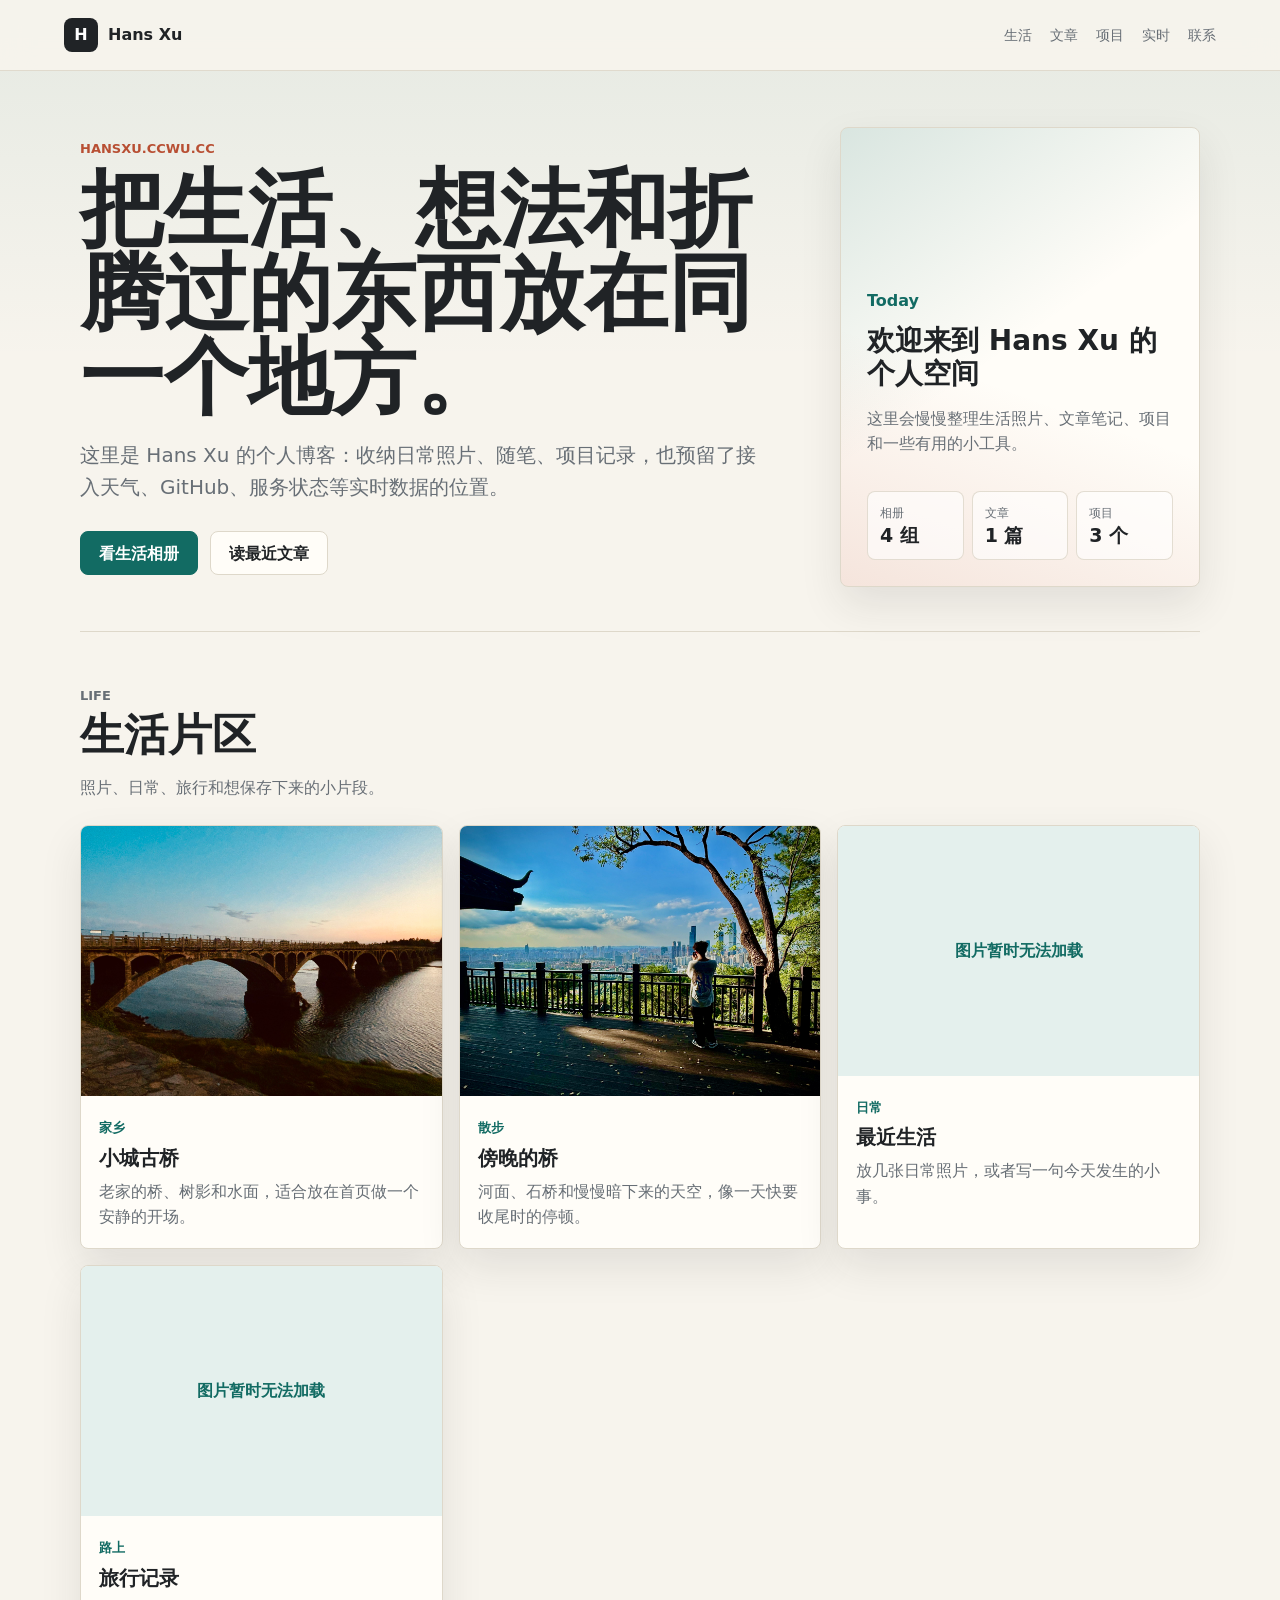
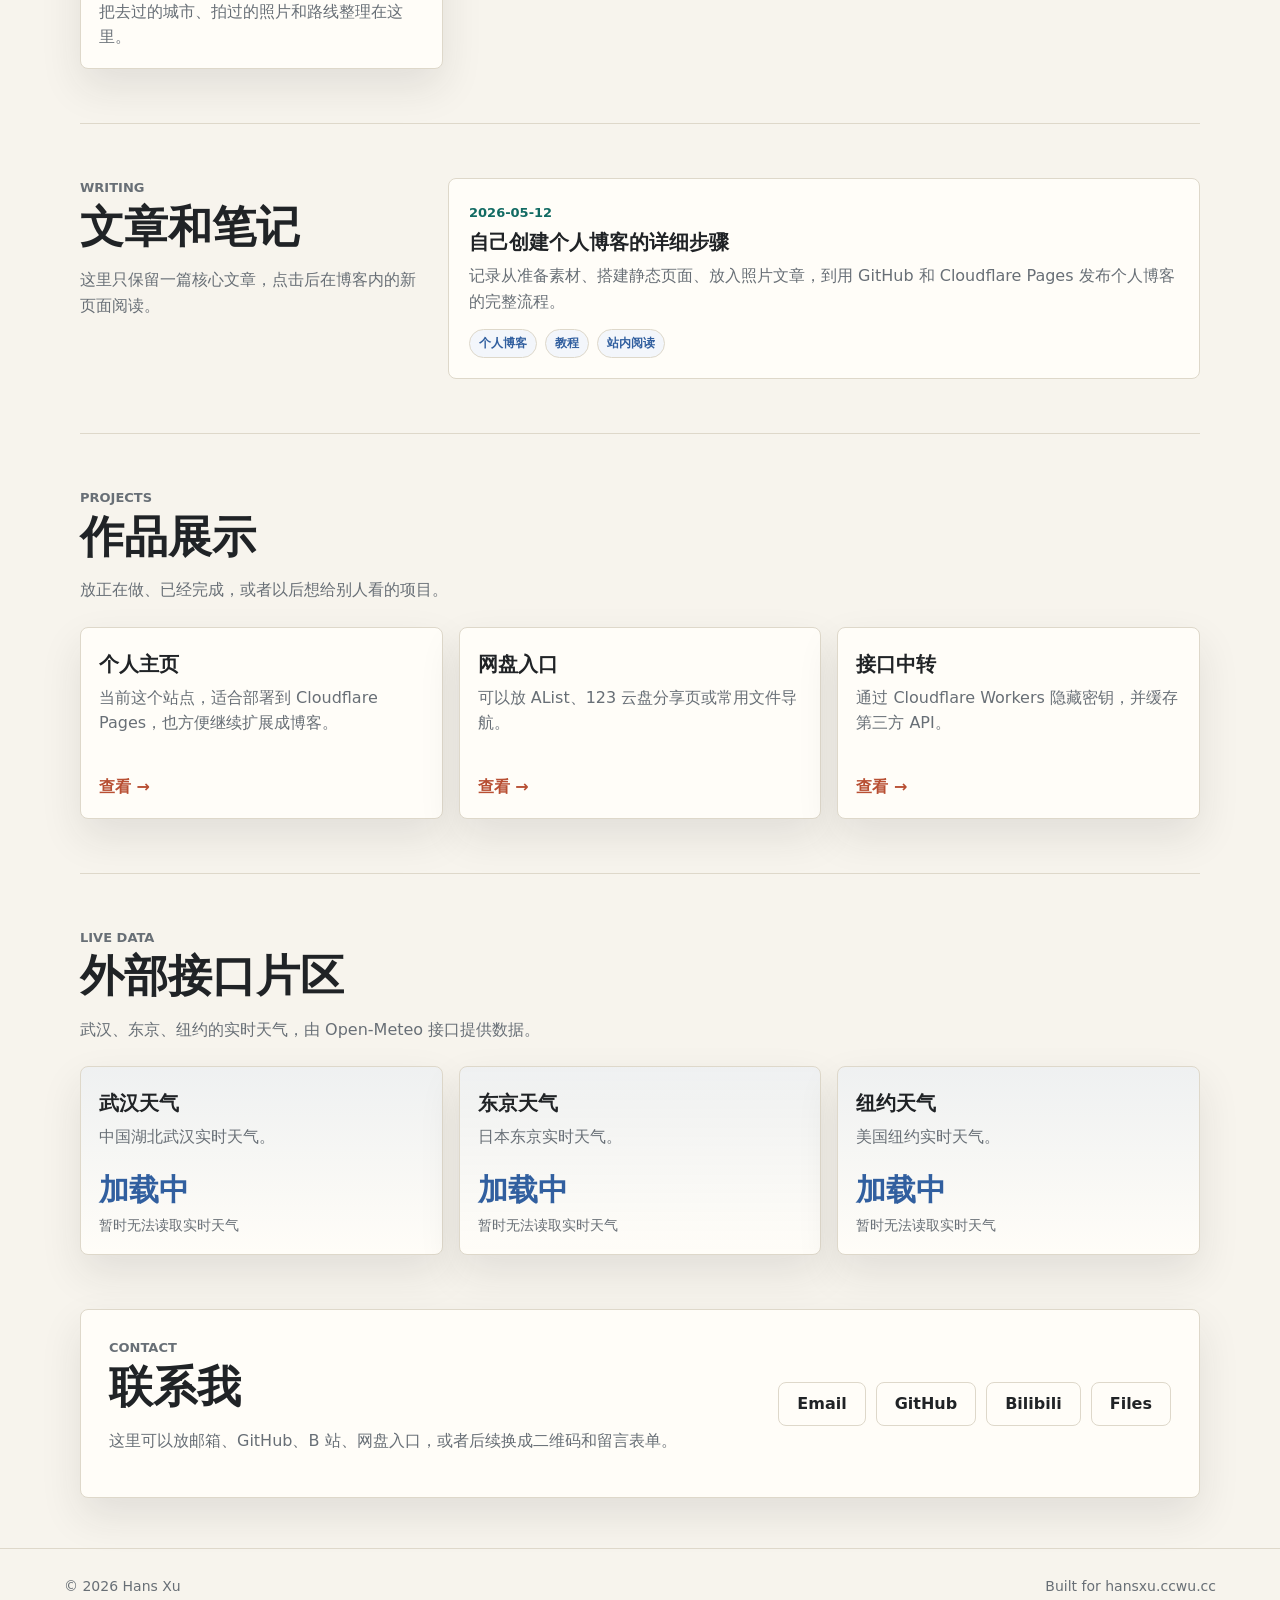
==== commit e9a3db1e: "Update homepage content" ====
--- a/index.html
+++ b/index.html
@@ -8,7 +8,7 @@
       name="description"
       content="Hans Xu &#30340;&#20010;&#20154;&#21338;&#23458;&#65292;&#35760;&#24405;&#29983;&#27963;&#12289;&#29031;&#29255;&#12289;&#25991;&#31456;&#12289;&#39033;&#30446;&#21644;&#23454;&#26102;&#25968;&#25454;&#12290;"
     />
-    <link rel="stylesheet" href="./styles.css?v=20260512-page-article" />
+    <link rel="stylesheet" href="./styles.css?v=20260512-weather" />
   </head>
   <body>
     <header class="site-header">
@@ -143,28 +143,31 @@
         <div class="section-heading">
           <p class="eyebrow">Live Data</p>
           <h2>&#22806;&#37096;&#25509;&#21475;&#29255;&#21306;</h2>
-          <p>&#22825;&#27668;&#12289;GitHub&#12289;&#26381;&#21153;&#29366;&#24577;&#31561;&#20449;&#24687;&#21487;&#20197;&#36890;&#36807;&#33258;&#24049;&#30340; Cloudflare Worker &#20013;&#36716;&#23637;&#31034;&#12290;</p>
+          <p>&#27494;&#27721;&#12289;&#19996;&#20140;&#12289;&#32445;&#32422;&#30340;&#23454;&#26102;&#22825;&#27668;&#65292;&#30001; Open-Meteo &#25509;&#21475;&#25552;&#20379;&#25968;&#25454;&#12290;</p>
         </div>
         <div class="live-grid" id="live-grid">
           <article class="card live-card">
             <div class="card-body">
-              <h3>&#22825;&#27668;</h3>
-              <p>&#24314;&#35758;&#29992; Cloudflare Worker &#35831;&#27714;&#22825;&#27668; API&#12290;</p>
-              <div class="live-value">&#24453;&#25509;&#20837;</div>
+              <h3>&#27494;&#27721;&#22825;&#27668;</h3>
+              <p>&#20013;&#22269;&#28246;&#21271;&#27494;&#27721;&#23454;&#26102;&#22825;&#27668;&#12290;</p>
+              <div class="live-value">&#21152;&#36733;&#20013;</div>
+              <p class="live-detail">&#27491;&#22312;&#35835;&#21462;&#23454;&#26102;&#22825;&#27668;...</p>
             </div>
           </article>
           <article class="card live-card">
             <div class="card-body">
-              <h3>GitHub</h3>
-              <p>&#21487;&#23637;&#31034;&#20179;&#24211;&#12289;Star&#12289;&#26368;&#36817;&#25552;&#20132;&#12290;</p>
-              <div class="live-value">&#24453;&#25509;&#20837;</div>
+              <h3>&#19996;&#20140;&#22825;&#27668;</h3>
+              <p>&#26085;&#26412;&#19996;&#20140;&#23454;&#26102;&#22825;&#27668;&#12290;</p>
+              <div class="live-value">&#21152;&#36733;&#20013;</div>
+              <p class="live-detail">&#27491;&#22312;&#35835;&#21462;&#23454;&#26102;&#22825;&#27668;...</p>
             </div>
           </article>
           <article class="card live-card">
             <div class="card-body">
-              <h3>&#26381;&#21153;&#22120;</h3>
-              <p>&#21487;&#23637;&#31034;&#22312;&#32447;&#29366;&#24577;&#12289;CPU&#12289;&#20869;&#23384;&#25110;&#26381;&#21153;&#20581;&#24247;&#24230;&#12290;</p>
-              <div class="live-value">&#24453;&#25509;&#20837;</div>
+              <h3>&#32445;&#32422;&#22825;&#27668;</h3>
+              <p>&#32654;&#22269;&#32445;&#32422;&#23454;&#26102;&#22825;&#27668;&#12290;</p>
+              <div class="live-value">&#21152;&#36733;&#20013;</div>
+              <p class="live-detail">&#27491;&#22312;&#35835;&#21462;&#23454;&#26102;&#22825;&#27668;...</p>
             </div>
           </article>
         </div>
@@ -190,7 +193,7 @@
       <span>Built for hansxu.ccwu.cc</span>
     </footer>
 
-    <script src="./config.js?v=20260512-page-article"></script>
-    <script src="./script.js?v=20260512-page-article"></script>
+    <script src="./config.js?v=20260512-weather"></script>
+    <script src="./script.js?v=20260512-weather"></script>
   </body>
 </html>
--- a/styles.css
+++ b/styles.css
@@ -362,6 +362,11 @@
   font-weight: 850;
 }
 
+.live-detail {
+  margin-top: 8px;
+  font-size: 14px;
+}
+
 .contact {
   display: flex;
   align-items: center;
